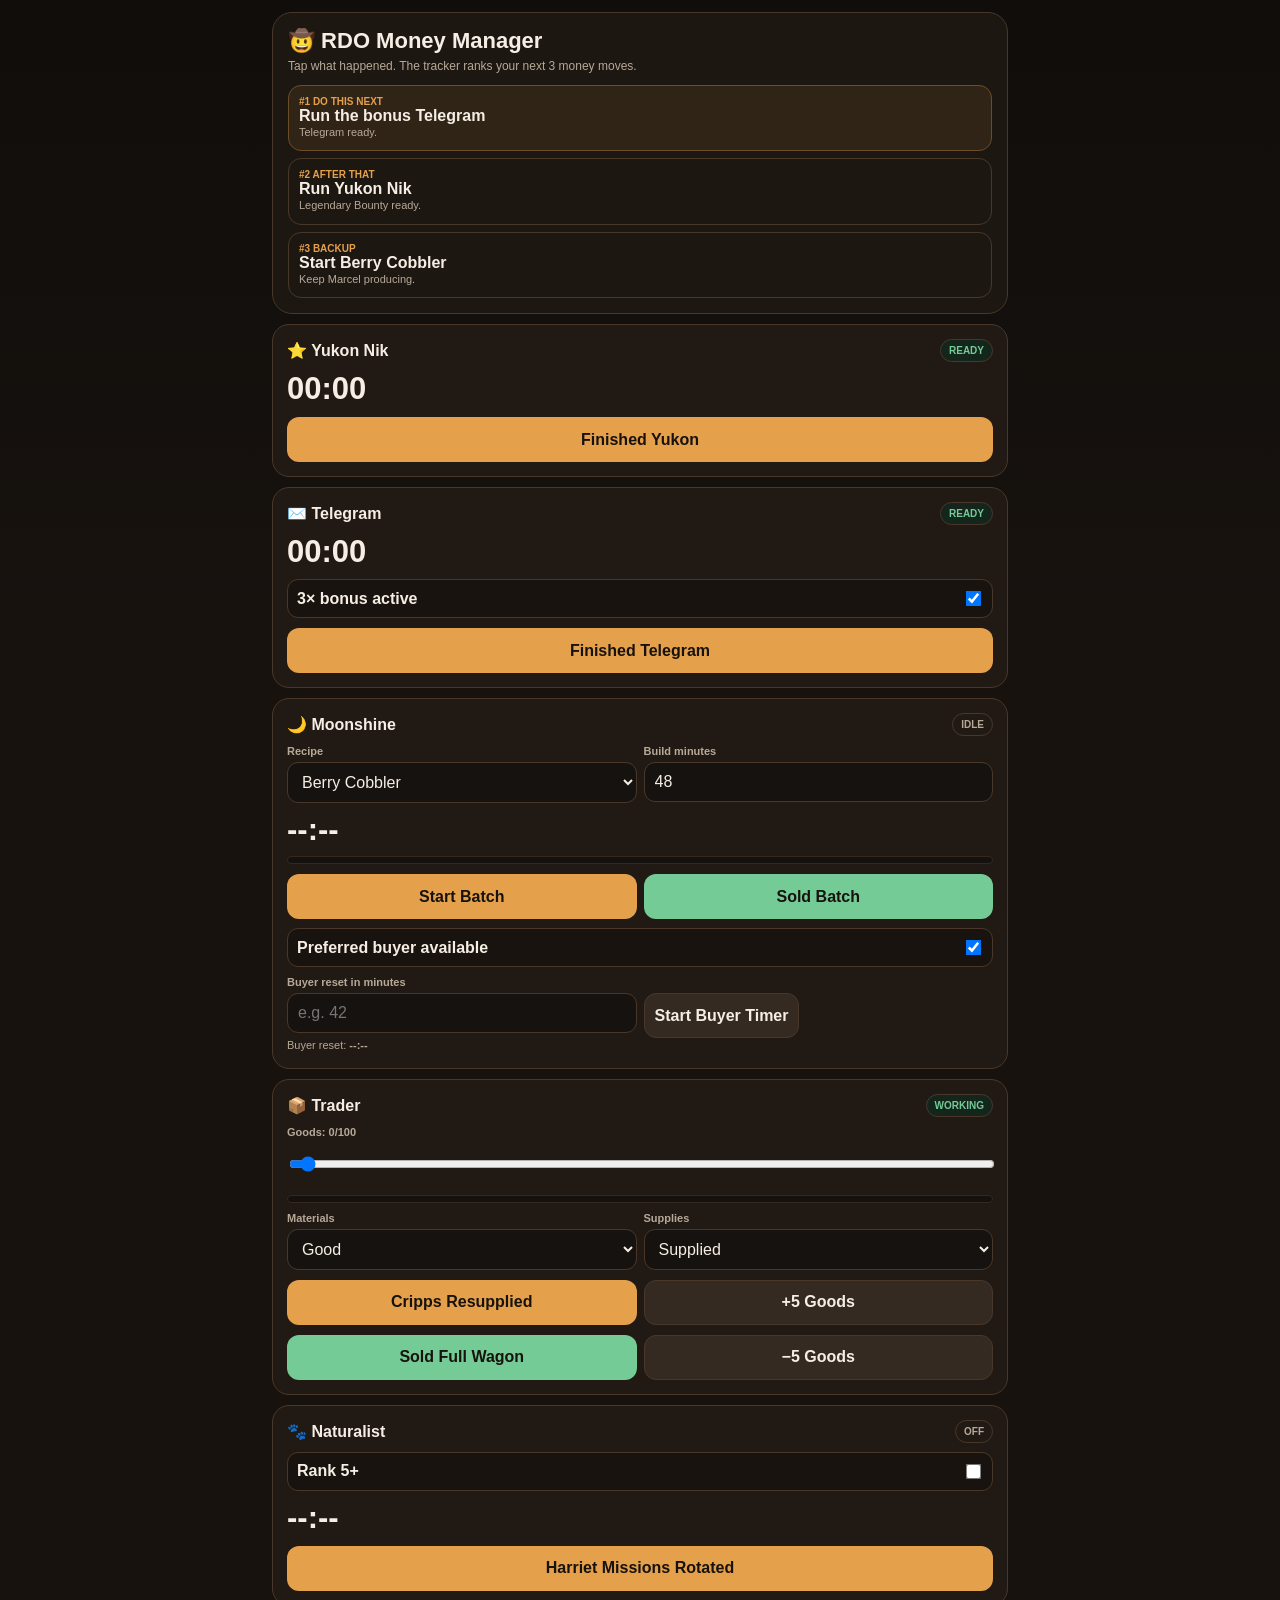
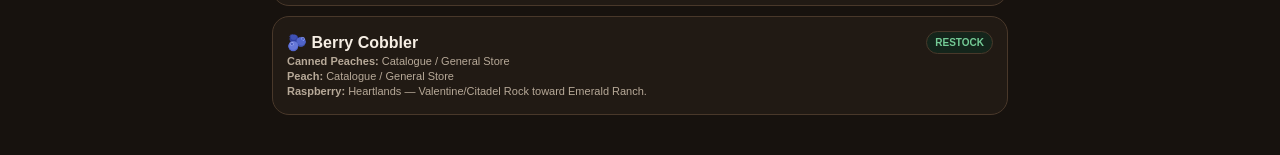
==== index.html @ 78941b34 "Add working RDO Money Manager" ====
<!doctype html><html lang="en"><head><meta charset="utf-8"><meta name="viewport" content="width=device-width,initial-scale=1,viewport-fit=cover"><meta name="theme-color" content="#17120e"><meta name="apple-mobile-web-app-capable" content="yes"><title>RDO Money Manager</title><style>:root{--bg:#15110e;--card:#211a14;--line:#49382a;--text:#f6eee4;--muted:#b7a998;--accent:#e5a04b;--good:#74cb96;--warn:#f0c764}*{box-sizing:border-box}body{margin:0;background:linear-gradient(#100d0b,#17120e 35%);color:var(--text);font-family:-apple-system,BlinkMacSystemFont,"Segoe UI",Roboto,Arial,sans-serif}.wrap{max-width:760px;margin:auto;padding:12px 12px 40px}.hero{position:sticky;top:6px;z-index:5;background:rgba(30,24,18,.96);backdrop-filter:blur(12px);border:1px solid var(--line);border-radius:20px;padding:15px}h1{margin:0;font-size:22px}.sub{font-size:12px;color:var(--muted);margin-top:5px}.nexts{display:grid;gap:7px;margin-top:12px}.next{background:#302417;border:1px solid #6f4c28;border-radius:13px;padding:10px}.next:nth-child(n+2){background:#1d1712;border-color:var(--line)}.rank{font-size:10px;font-weight:900;color:var(--accent)}.action{font-size:16px;font-weight:900}.why,.mini{font-size:11px;color:var(--muted);line-height:1.4}.grid{display:grid;grid-template-columns:1fr;gap:10px;margin-top:10px}.card{background:var(--card);border:1px solid var(--line);border-radius:17px;padding:14px}.wide{grid-column:1/-1}.title{display:flex;justify-content:space-between;align-items:center;font-size:16px;font-weight:900}.badge{font-size:10px;border:1px solid var(--line);border-radius:999px;padding:5px 8px;color:var(--muted)}.ready{color:var(--good);background:#14251b}.cool{color:var(--warn);background:#28200e}.timer{font-size:31px;font-weight:900;font-variant-numeric:tabular-nums;margin:9px 0 3px}.buttons{display:grid;grid-template-columns:1fr 1fr;gap:7px;margin-top:10px}.one{grid-template-columns:1fr}button,input,select{font:inherit}button{min-height:45px;border-radius:12px;border:0;background:var(--accent);color:#17120e;font-weight:900;padding:10px}button.secondary{background:#342a21;color:var(--text);border:1px solid var(--line)}button.good{background:var(--good)}.field{margin-top:9px}.field label{display:block;font-size:11px;color:var(--muted);font-weight:800;margin-bottom:5px}input,select{width:100%;border:1px solid var(--line);border-radius:11px;background:#16120f;color:var(--text);padding:10px}.split{display:grid;grid-template-columns:1fr 1fr;gap:7px}.progress{height:8px;border-radius:99px;overflow:hidden;background:#15110e;border:1px solid #34291f;margin-top:8px}.bar{height:100%;background:linear-gradient(90deg,#b6722e,#e5a04b);width:0}.tog{display:flex;justify-content:space-between;align-items:center;gap:10px;border:1px solid var(--line);background:#18130f;border-radius:11px;padding:9px;margin-top:9px}.tog input{width:auto;transform:scale(1.2)}.toast{position:fixed;left:50%;bottom:22px;transform:translateX(-50%);background:#f8f0e5;color:#17120e;border-radius:999px;padding:9px 13px;font-weight:900;opacity:0;transition:.2s}.toast.show{opacity:1}</style></head><body><div class="wrap"><div class="hero"><h1>🤠 RDO Money Manager</h1><div class="sub">Tap what happened. The tracker ranks your next 3 money moves.</div><div class="nexts"><div class="next"><div class="rank">#1 DO THIS NEXT</div><div class="action" id="a1">Loading…</div><div class="why" id="w1"></div></div><div class="next"><div class="rank">#2 AFTER THAT</div><div class="action" id="a2">—</div><div class="why" id="w2"></div></div><div class="next"><div class="rank">#3 BACKUP</div><div class="action" id="a3">—</div><div class="why" id="w3"></div></div></div></div><div class="grid"><div class="card"><div class="title"><span>⭐ Yukon Nik</span><span class="badge ready" id="bountyBadge">READY</span></div><div class="timer" id="bountyTimer">00:00</div><div class="buttons one"><button onclick="finishBounty()">Finished Yukon</button></div></div><div class="card"><div class="title"><span>✉️ Telegram</span><span class="badge ready" id="telegramBadge">READY</span></div><div class="timer" id="telegramTimer">00:00</div><div class="tog"><span><b>3× bonus active</b></span><input id="telegramBonus" type="checkbox" checked onchange="saveUI()"></div><div class="buttons one"><button onclick="finishTelegram()">Finished Telegram</button></div></div><div class="card wide"><div class="title"><span>🌙 Moonshine</span><span class="badge" id="moonBadge">IDLE</span></div><div class="split"><div class="field"><label>Recipe</label><select id="recipe" onchange="saveUI()"><option>Berry Cobbler</option><option>Other</option></select></div><div class="field"><label>Build minutes</label><input id="moonMins" type="number" value="48" min="1" onchange="saveUI()"></div></div><div class="timer" id="moonTimer">--:--</div><div class="progress"><div class="bar" id="moonBar"></div></div><div class="buttons"><button onclick="startMoon()">Start Batch</button><button class="good" onclick="sellMoon()">Sold Batch</button></div><div class="tog"><span><b>Preferred buyer available</b></span><input id="buyerAvailable" type="checkbox" checked onchange="saveUI()"></div><div class="split"><div class="field"><label>Buyer reset in minutes</label><input id="buyerMins" type="number" min="0" placeholder="e.g. 42"></div><div class="field"><label>&nbsp;</label><button class="secondary" onclick="startBuyer()">Start Buyer Timer</button></div></div><div class="mini">Buyer reset: <b id="buyerTimer">--:--</b></div></div><div class="card wide"><div class="title"><span>📦 Trader</span><span class="badge ready" id="traderBadge">WORKING</span></div><div class="field"><label>Goods: <span id="goodsLabel">0</span>/100</label><input id="goods" type="range" min="0" max="100" value="0" oninput="setGoods(this.value)"></div><div class="progress"><div class="bar" id="goodsBar"></div></div><div class="split"><div class="field"><label>Materials</label><select id="materials" onchange="saveUI()"><option value="good">Good</option><option value="low">Low</option></select></div><div class="field"><label>Supplies</label><select id="supplies" onchange="saveUI()"><option value="good">Supplied</option><option value="need">Need resupply</option></select></div></div><div class="buttons"><button onclick="resupplied()">Cripps Resupplied</button><button class="secondary" onclick="changeGoods(5)">+5 Goods</button></div><div class="buttons"><button class="good" onclick="soldTrader()">Sold Full Wagon</button><button class="secondary" onclick="changeGoods(-5)">−5 Goods</button></div></div><div class="card"><div class="title"><span>🐾 Naturalist</span><span class="badge" id="natBadge">OFF</span></div><div class="tog"><span><b>Rank 5+</b></span><input id="naturalist" type="checkbox" onchange="saveUI()"></div><div class="timer" id="natTimer">--:--</div><div class="buttons one"><button onclick="harrietRotated()">Harriet Missions Rotated</button></div></div><div class="card"><div class="title"><span>🫐 Berry Cobbler</span><span class="badge ready">RESTOCK</span></div><div class="mini"><b>Canned Peaches:</b> Catalogue / General Store<br><b>Peach:</b> Catalogue / General Store<br><b>Raspberry:</b> Heartlands — Valentine/Citadel Rock toward Emerald Ranch.</div></div></div></div><div class="toast" id="toast"></div><script>const K='rdo_manager_v1',B={bountyEnd:0,telegramEnd:0,moonStart:0,moonEnd:0,moonDuration:0,moonActive:false,buyerEnd:0,goods:0,materials:'good',supplies:'good',naturalist:false,harrietEnd:0,telegramBonus:true,buyerAvailable:true,recipe:'Berry Cobbler',moonMins:48};let S=(()=>{try{return{...B,...JSON.parse(localStorage.getItem(K)||'{}')}}catch(e){return{...B}}})();const $=i=>document.getElementById(i),now=()=>Date.now(),left=t=>Math.max(0,(t||0)-now());function save(){localStorage.setItem(K,JSON.stringify(S))}function fmt(ms){if(ms<=0)return'00:00';let s=Math.ceil(ms/1000),m=Math.floor(s/60),ss=s%60;return m>=60?Math.floor(m/60)+':'+String(m%60).padStart(2,'0')+':'+String(ss).padStart(2,'0'):String(m).padStart(2,'0')+':'+String(ss).padStart(2,'0')}function toast(t){let x=$('toast');x.textContent=t;x.classList.add('show');setTimeout(()=>x.classList.remove('show'),1000)}function badge(id,r,a='READY',b='COOLDOWN'){let x=$(id);x.textContent=r?a:b;x.className='badge '+(r?'ready':'cool')}function pull(){S.telegramBonus=$('telegramBonus').checked;S.buyerAvailable=$('buyerAvailable').checked;S.materials=$('materials').value;S.supplies=$('supplies').value;S.naturalist=$('naturalist').checked;S.recipe=$('recipe').value;S.moonMins=Math.max(1,+$('moonMins').value||48)}function saveUI(){pull();save();render()}function finishBounty(){S.bountyEnd=now()+48*60000;save();render();toast('Yukon cooldown started')}function finishTelegram(){S.telegramEnd=now()+24*60000;save();render();toast('Telegram cooldown started')}function startMoon(){pull();S.moonStart=now();S.moonDuration=S.moonMins*60000;S.moonEnd=S.moonStart+S.moonDuration;S.moonActive=true;save();render();toast('Moonshine started')}function sellMoon(){S.moonActive=false;S.moonStart=S.moonEnd=S.moonDuration=0;save();render();toast('Moonshine sold')}function startBuyer(){let m=Math.max(0,+$('buyerMins').value||0);if(!m)return toast('Enter minutes first');S.buyerEnd=now()+m*60000;save();render();toast('Buyer timer started')}function setGoods(v){S.goods=Math.max(0,Math.min(100,+v||0));save();render()}function changeGoods(v){setGoods(S.goods+v)}function resupplied(){S.supplies='good';$('supplies').value='good';save();render();toast('Cripps supplied')}function soldTrader(){S.goods=0;save();render();toast('Trader reset')}function harrietRotated(){if(!S.naturalist)return toast('Turn Rank 5+ on first');S.harrietEnd=now()+48*60000;save();render();toast('Harriet timer started')}function actions(){let a=[],p=(s,x,w)=>a.push({s,x,w}),br=left(S.bountyEnd)<=0,tr=left(S.telegramEnd)<=0,mr=S.moonActive&&left(S.moonEnd)<=0,hr=S.naturalist&&left(S.harrietEnd)<=0;if(S.goods>=100)p(100,'Sell Trader wagon','100 goods ready.');if(mr&&S.buyerAvailable)p(98,'Sell '+S.recipe,'Batch ready + preferred buyer available.');if(mr&&!S.buyerAvailable)p(96,'Re-check Moonshine buyers','Batch ready but preferred buyer unavailable.');if(S.supplies==='need')p(95,'Resupply Cripps','Trader production stopped.');if(S.materials==='low'&&S.naturalist&&hr)p(92,'Harriet Legendary Animal → Cripps','Fast material refill.');if(S.telegramBonus&&tr)p(90,'Run the bonus Telegram','Telegram ready.');if(br)p(86,'Run Yukon Nik','Legendary Bounty ready.');if(S.materials==='low')p(82,'Fill Trader materials','Cripps is low.');if(!S.moonActive)p(78,'Start '+S.recipe,'Keep Marcel producing.');p(40,'Collector / regular bounty filler','Use the gap while timers run.');a.sort((x,y)=>y.s-x.s);let o=[],z=new Set;for(const q of a){if(!z.has(q.x)){o.push(q);z.add(q.x)}if(o.length===3)break}return o}function sync(){$('telegramBonus').checked=S.telegramBonus;$('buyerAvailable').checked=S.buyerAvailable;$('materials').value=S.materials;$('supplies').value=S.supplies;$('naturalist').checked=S.naturalist;$('recipe').value=S.recipe;$('moonMins').value=S.moonMins;$('goods').value=S.goods}function render(){pull();let bl=left(S.bountyEnd),tl=left(S.telegramEnd);$('bountyTimer').textContent=fmt(bl);$('telegramTimer').textContent=fmt(tl);badge('bountyBadge',bl<=0);badge('telegramBadge',tl<=0);$('goodsLabel').textContent=S.goods;$('goodsBar').style.width=S.goods+'%';if(S.goods>=100)badge('traderBadge',true,'FULL — SELL','');else if(S.supplies==='need')badge('traderBadge',false,'','RESUPPLY');else if(S.materials==='low')badge('traderBadge',false,'','LOW MATERIALS');else badge('traderBadge',true,'WORKING','');if(S.moonActive){let ml=left(S.moonEnd);$('moonTimer').textContent=fmt(ml);$('moonBar').style.width=(ml<=0?100:Math.min(100,(now()-S.moonStart)/S.moonDuration*100))+'%';$('moonBadge').textContent=ml<=0?'READY — SELL':'COOKING';$('moonBadge').className='badge '+(ml<=0?'ready':'cool')}else{$('moonTimer').textContent='--:--';$('moonBar').style.width='0%';$('moonBadge').textContent='IDLE';$('moonBadge').className='badge'}$('buyerTimer').textContent=S.buyerEnd?fmt(left(S.buyerEnd)):'--:--';if(S.naturalist){let nl=left(S.harrietEnd);$('natTimer').textContent=fmt(nl);badge('natBadge',nl<=0,'READY','ROTATING')}else{$('natTimer').textContent='--:--';$('natBadge').textContent='OFF';$('natBadge').className='badge'}let a=actions();for(let i=0;i<3;i++){$('a'+(i+1)).textContent=a[i]?.x||'—';$('w'+(i+1)).textContent=a[i]?.w||''}save()}sync();render();setInterval(render,1000);</script></body></html>
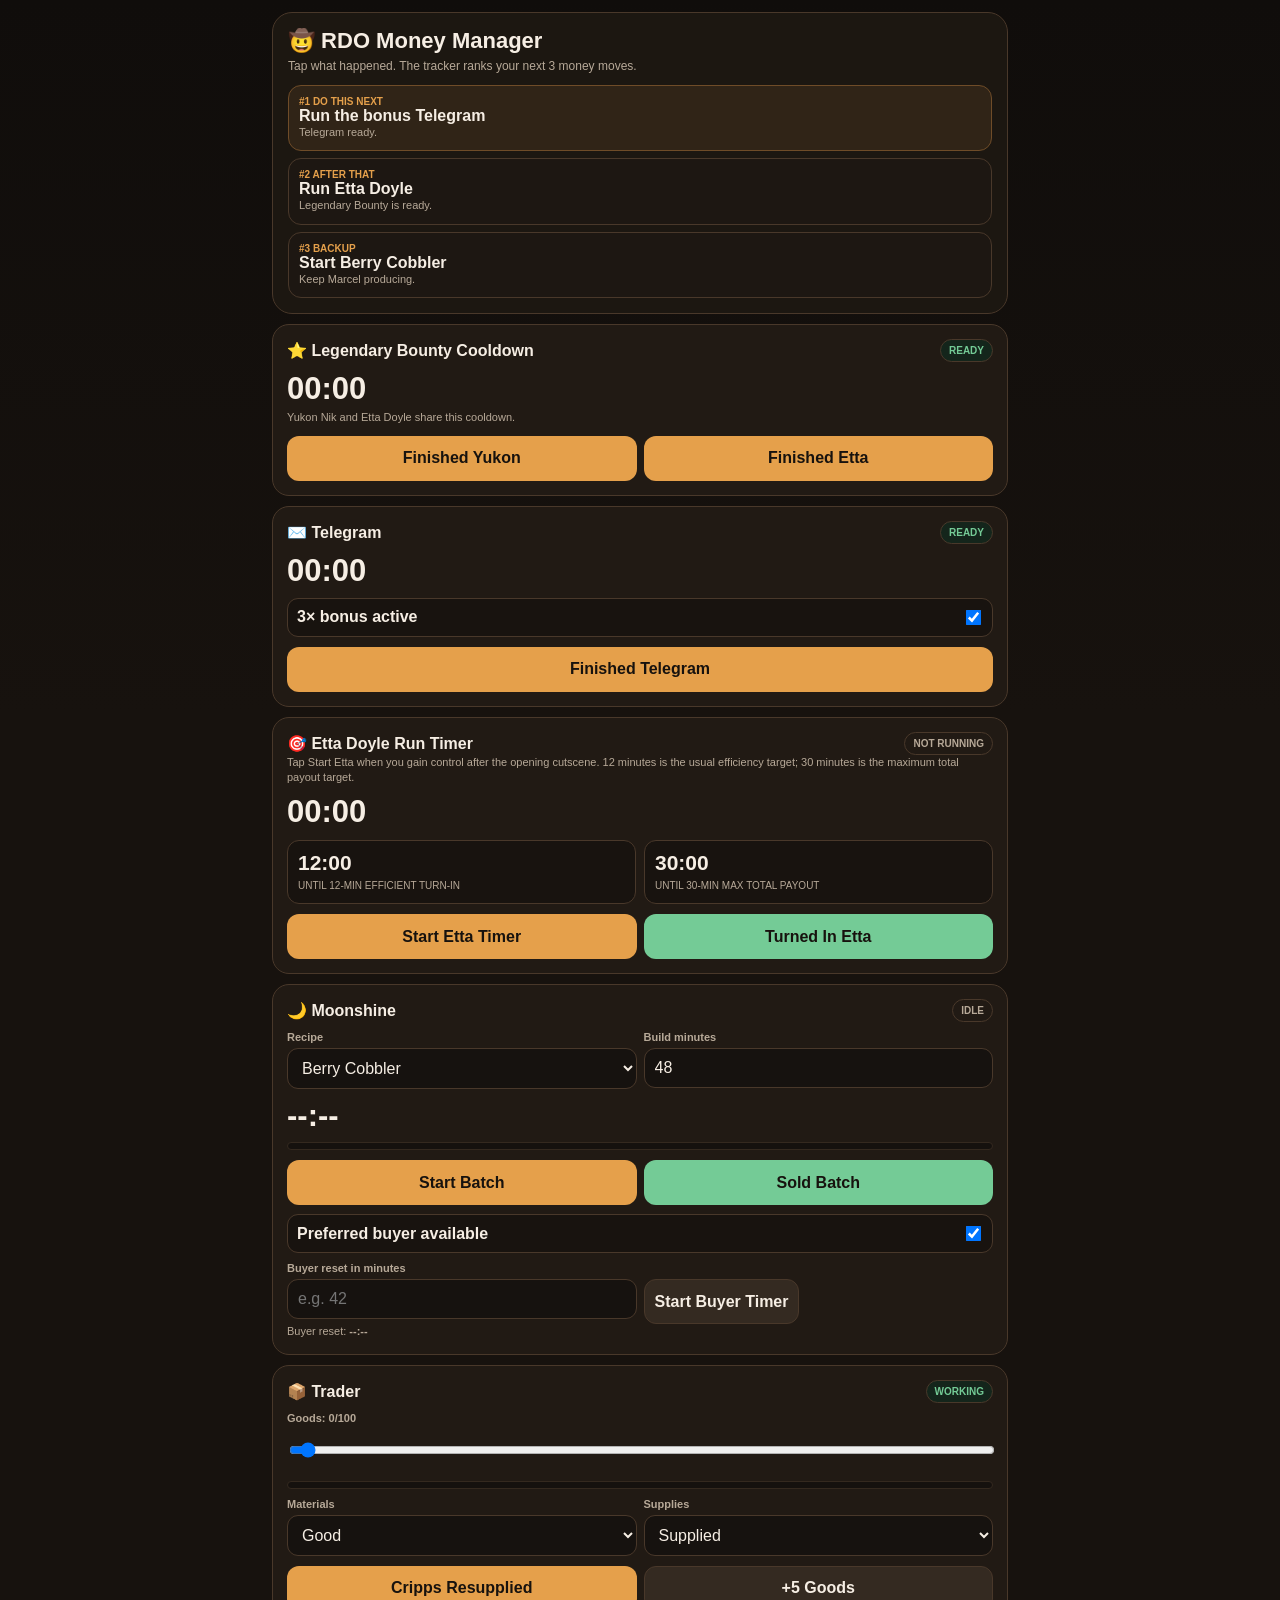
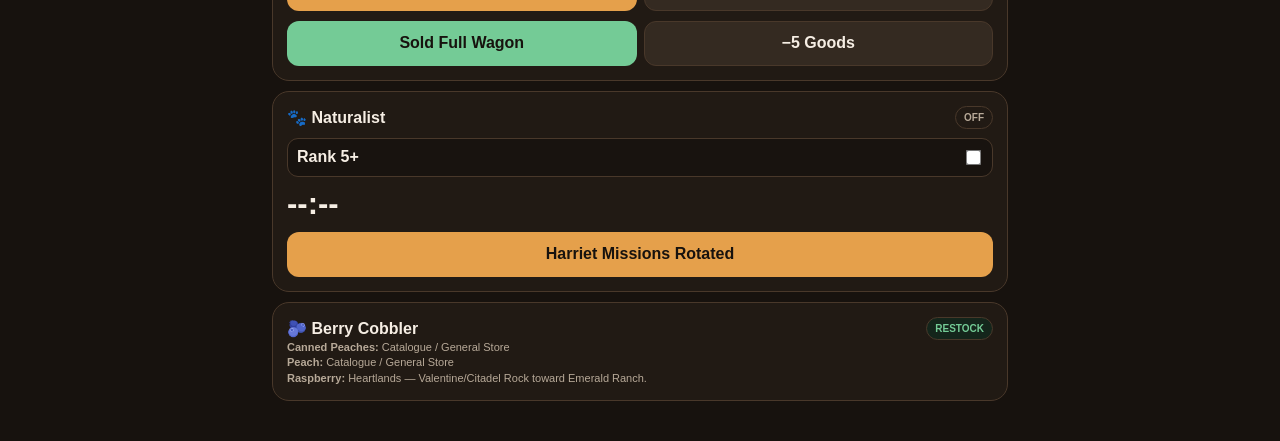
==== commit a2d7925b: "Add Etta Doyle payout and cooldown timers" ====
--- a/index.html
+++ b/index.html
@@ -1 +1 @@
-<!doctype html><html lang="en"><head><meta charset="utf-8"><meta name="viewport" content="width=device-width,initial-scale=1,viewport-fit=cover"><meta name="theme-color" content="#17120e"><meta name="apple-mobile-web-app-capable" content="yes"><title>RDO Money Manager</title><style>:root{--bg:#15110e;--card:#211a14;--line:#49382a;--text:#f6eee4;--muted:#b7a998;--accent:#e5a04b;--good:#74cb96;--warn:#f0c764}*{box-sizing:border-box}body{margin:0;background:linear-gradient(#100d0b,#17120e 35%);color:var(--text);font-family:-apple-system,BlinkMacSystemFont,"Segoe UI",Roboto,Arial,sans-serif}.wrap{max-width:760px;margin:auto;padding:12px 12px 40px}.hero{position:sticky;top:6px;z-index:5;background:rgba(30,24,18,.96);backdrop-filter:blur(12px);border:1px solid var(--line);border-radius:20px;padding:15px}h1{margin:0;font-size:22px}.sub{font-size:12px;color:var(--muted);margin-top:5px}.nexts{display:grid;gap:7px;margin-top:12px}.next{background:#302417;border:1px solid #6f4c28;border-radius:13px;padding:10px}.next:nth-child(n+2){background:#1d1712;border-color:var(--line)}.rank{font-size:10px;font-weight:900;color:var(--accent)}.action{font-size:16px;font-weight:900}.why,.mini{font-size:11px;color:var(--muted);line-height:1.4}.grid{display:grid;grid-template-columns:1fr;gap:10px;margin-top:10px}.card{background:var(--card);border:1px solid var(--line);border-radius:17px;padding:14px}.wide{grid-column:1/-1}.title{display:flex;justify-content:space-between;align-items:center;font-size:16px;font-weight:900}.badge{font-size:10px;border:1px solid var(--line);border-radius:999px;padding:5px 8px;color:var(--muted)}.ready{color:var(--good);background:#14251b}.cool{color:var(--warn);background:#28200e}.timer{font-size:31px;font-weight:900;font-variant-numeric:tabular-nums;margin:9px 0 3px}.buttons{display:grid;grid-template-columns:1fr 1fr;gap:7px;margin-top:10px}.one{grid-template-columns:1fr}button,input,select{font:inherit}button{min-height:45px;border-radius:12px;border:0;background:var(--accent);color:#17120e;font-weight:900;padding:10px}button.secondary{background:#342a21;color:var(--text);border:1px solid var(--line)}button.good{background:var(--good)}.field{margin-top:9px}.field label{display:block;font-size:11px;color:var(--muted);font-weight:800;margin-bottom:5px}input,select{width:100%;border:1px solid var(--line);border-radius:11px;background:#16120f;color:var(--text);padding:10px}.split{display:grid;grid-template-columns:1fr 1fr;gap:7px}.progress{height:8px;border-radius:99px;overflow:hidden;background:#15110e;border:1px solid #34291f;margin-top:8px}.bar{height:100%;background:linear-gradient(90deg,#b6722e,#e5a04b);width:0}.tog{display:flex;justify-content:space-between;align-items:center;gap:10px;border:1px solid var(--line);background:#18130f;border-radius:11px;padding:9px;margin-top:9px}.tog input{width:auto;transform:scale(1.2)}.toast{position:fixed;left:50%;bottom:22px;transform:translateX(-50%);background:#f8f0e5;color:#17120e;border-radius:999px;padding:9px 13px;font-weight:900;opacity:0;transition:.2s}.toast.show{opacity:1}</style></head><body><div class="wrap"><div class="hero"><h1>🤠 RDO Money Manager</h1><div class="sub">Tap what happened. The tracker ranks your next 3 money moves.</div><div class="nexts"><div class="next"><div class="rank">#1 DO THIS NEXT</div><div class="action" id="a1">Loading…</div><div class="why" id="w1"></div></div><div class="next"><div class="rank">#2 AFTER THAT</div><div class="action" id="a2">—</div><div class="why" id="w2"></div></div><div class="next"><div class="rank">#3 BACKUP</div><div class="action" id="a3">—</div><div class="why" id="w3"></div></div></div></div><div class="grid"><div class="card"><div class="title"><span>⭐ Yukon Nik</span><span class="badge ready" id="bountyBadge">READY</span></div><div class="timer" id="bountyTimer">00:00</div><div class="buttons one"><button onclick="finishBounty()">Finished Yukon</button></div></div><div class="card"><div class="title"><span>✉️ Telegram</span><span class="badge ready" id="telegramBadge">READY</span></div><div class="timer" id="telegramTimer">00:00</div><div class="tog"><span><b>3× bonus active</b></span><input id="telegramBonus" type="checkbox" checked onchange="saveUI()"></div><div class="buttons one"><button onclick="finishTelegram()">Finished Telegram</button></div></div><div class="card wide"><div class="title"><span>🌙 Moonshine</span><span class="badge" id="moonBadge">IDLE</span></div><div class="split"><div class="field"><label>Recipe</label><select id="recipe" onchange="saveUI()"><option>Berry Cobbler</option><option>Other</option></select></div><div class="field"><label>Build minutes</label><input id="moonMins" type="number" value="48" min="1" onchange="saveUI()"></div></div><div class="timer" id="moonTimer">--:--</div><div class="progress"><div class="bar" id="moonBar"></div></div><div class="buttons"><button onclick="startMoon()">Start Batch</button><button class="good" onclick="sellMoon()">Sold Batch</button></div><div class="tog"><span><b>Preferred buyer available</b></span><input id="buyerAvailable" type="checkbox" checked onchange="saveUI()"></div><div class="split"><div class="field"><label>Buyer reset in minutes</label><input id="buyerMins" type="number" min="0" placeholder="e.g. 42"></div><div class="field"><label>&nbsp;</label><button class="secondary" onclick="startBuyer()">Start Buyer Timer</button></div></div><div class="mini">Buyer reset: <b id="buyerTimer">--:--</b></div></div><div class="card wide"><div class="title"><span>📦 Trader</span><span class="badge ready" id="traderBadge">WORKING</span></div><div class="field"><label>Goods: <span id="goodsLabel">0</span>/100</label><input id="goods" type="range" min="0" max="100" value="0" oninput="setGoods(this.value)"></div><div class="progress"><div class="bar" id="goodsBar"></div></div><div class="split"><div class="field"><label>Materials</label><select id="materials" onchange="saveUI()"><option value="good">Good</option><option value="low">Low</option></select></div><div class="field"><label>Supplies</label><select id="supplies" onchange="saveUI()"><option value="good">Supplied</option><option value="need">Need resupply</option></select></div></div><div class="buttons"><button onclick="resupplied()">Cripps Resupplied</button><button class="secondary" onclick="changeGoods(5)">+5 Goods</button></div><div class="buttons"><button class="good" onclick="soldTrader()">Sold Full Wagon</button><button class="secondary" onclick="changeGoods(-5)">−5 Goods</button></div></div><div class="card"><div class="title"><span>🐾 Naturalist</span><span class="badge" id="natBadge">OFF</span></div><div class="tog"><span><b>Rank 5+</b></span><input id="naturalist" type="checkbox" onchange="saveUI()"></div><div class="timer" id="natTimer">--:--</div><div class="buttons one"><button onclick="harrietRotated()">Harriet Missions Rotated</button></div></div><div class="card"><div class="title"><span>🫐 Berry Cobbler</span><span class="badge ready">RESTOCK</span></div><div class="mini"><b>Canned Peaches:</b> Catalogue / General Store<br><b>Peach:</b> Catalogue / General Store<br><b>Raspberry:</b> Heartlands — Valentine/Citadel Rock toward Emerald Ranch.</div></div></div></div><div class="toast" id="toast"></div><script>const K='rdo_manager_v1',B={bountyEnd:0,telegramEnd:0,moonStart:0,moonEnd:0,moonDuration:0,moonActive:false,buyerEnd:0,goods:0,materials:'good',supplies:'good',naturalist:false,harrietEnd:0,telegramBonus:true,buyerAvailable:true,recipe:'Berry Cobbler',moonMins:48};let S=(()=>{try{return{...B,...JSON.parse(localStorage.getItem(K)||'{}')}}catch(e){return{...B}}})();const $=i=>document.getElementById(i),now=()=>Date.now(),left=t=>Math.max(0,(t||0)-now());function save(){localStorage.setItem(K,JSON.stringify(S))}function fmt(ms){if(ms<=0)return'00:00';let s=Math.ceil(ms/1000),m=Math.floor(s/60),ss=s%60;return m>=60?Math.floor(m/60)+':'+String(m%60).padStart(2,'0')+':'+String(ss).padStart(2,'0'):String(m).padStart(2,'0')+':'+String(ss).padStart(2,'0')}function toast(t){let x=$('toast');x.textContent=t;x.classList.add('show');setTimeout(()=>x.classList.remove('show'),1000)}function badge(id,r,a='READY',b='COOLDOWN'){let x=$(id);x.textContent=r?a:b;x.className='badge '+(r?'ready':'cool')}function pull(){S.telegramBonus=$('telegramBonus').checked;S.buyerAvailable=$('buyerAvailable').checked;S.materials=$('materials').value;S.supplies=$('supplies').value;S.naturalist=$('naturalist').checked;S.recipe=$('recipe').value;S.moonMins=Math.max(1,+$('moonMins').value||48)}function saveUI(){pull();save();render()}function finishBounty(){S.bountyEnd=now()+48*60000;save();render();toast('Yukon cooldown started')}function finishTelegram(){S.telegramEnd=now()+24*60000;save();render();toast('Telegram cooldown started')}function startMoon(){pull();S.moonStart=now();S.moonDuration=S.moonMins*60000;S.moonEnd=S.moonStart+S.moonDuration;S.moonActive=true;save();render();toast('Moonshine started')}function sellMoon(){S.moonActive=false;S.moonStart=S.moonEnd=S.moonDuration=0;save();render();toast('Moonshine sold')}function startBuyer(){let m=Math.max(0,+$('buyerMins').value||0);if(!m)return toast('Enter minutes first');S.buyerEnd=now()+m*60000;save();render();toast('Buyer timer started')}function setGoods(v){S.goods=Math.max(0,Math.min(100,+v||0));save();render()}function changeGoods(v){setGoods(S.goods+v)}function resupplied(){S.supplies='good';$('supplies').value='good';save();render();toast('Cripps supplied')}function soldTrader(){S.goods=0;save();render();toast('Trader reset')}function harrietRotated(){if(!S.naturalist)return toast('Turn Rank 5+ on first');S.harrietEnd=now()+48*60000;save();render();toast('Harriet timer started')}function actions(){let a=[],p=(s,x,w)=>a.push({s,x,w}),br=left(S.bountyEnd)<=0,tr=left(S.telegramEnd)<=0,mr=S.moonActive&&left(S.moonEnd)<=0,hr=S.naturalist&&left(S.harrietEnd)<=0;if(S.goods>=100)p(100,'Sell Trader wagon','100 goods ready.');if(mr&&S.buyerAvailable)p(98,'Sell '+S.recipe,'Batch ready + preferred buyer available.');if(mr&&!S.buyerAvailable)p(96,'Re-check Moonshine buyers','Batch ready but preferred buyer unavailable.');if(S.supplies==='need')p(95,'Resupply Cripps','Trader production stopped.');if(S.materials==='low'&&S.naturalist&&hr)p(92,'Harriet Legendary Animal → Cripps','Fast material refill.');if(S.telegramBonus&&tr)p(90,'Run the bonus Telegram','Telegram ready.');if(br)p(86,'Run Yukon Nik','Legendary Bounty ready.');if(S.materials==='low')p(82,'Fill Trader materials','Cripps is low.');if(!S.moonActive)p(78,'Start '+S.recipe,'Keep Marcel producing.');p(40,'Collector / regular bounty filler','Use the gap while timers run.');a.sort((x,y)=>y.s-x.s);let o=[],z=new Set;for(const q of a){if(!z.has(q.x)){o.push(q);z.add(q.x)}if(o.length===3)break}return o}function sync(){$('telegramBonus').checked=S.telegramBonus;$('buyerAvailable').checked=S.buyerAvailable;$('materials').value=S.materials;$('supplies').value=S.supplies;$('naturalist').checked=S.naturalist;$('recipe').value=S.recipe;$('moonMins').value=S.moonMins;$('goods').value=S.goods}function render(){pull();let bl=left(S.bountyEnd),tl=left(S.telegramEnd);$('bountyTimer').textContent=fmt(bl);$('telegramTimer').textContent=fmt(tl);badge('bountyBadge',bl<=0);badge('telegramBadge',tl<=0);$('goodsLabel').textContent=S.goods;$('goodsBar').style.width=S.goods+'%';if(S.goods>=100)badge('traderBadge',true,'FULL — SELL','');else if(S.supplies==='need')badge('traderBadge',false,'','RESUPPLY');else if(S.materials==='low')badge('traderBadge',false,'','LOW MATERIALS');else badge('traderBadge',true,'WORKING','');if(S.moonActive){let ml=left(S.moonEnd);$('moonTimer').textContent=fmt(ml);$('moonBar').style.width=(ml<=0?100:Math.min(100,(now()-S.moonStart)/S.moonDuration*100))+'%';$('moonBadge').textContent=ml<=0?'READY — SELL':'COOKING';$('moonBadge').className='badge '+(ml<=0?'ready':'cool')}else{$('moonTimer').textContent='--:--';$('moonBar').style.width='0%';$('moonBadge').textContent='IDLE';$('moonBadge').className='badge'}$('buyerTimer').textContent=S.buyerEnd?fmt(left(S.buyerEnd)):'--:--';if(S.naturalist){let nl=left(S.harrietEnd);$('natTimer').textContent=fmt(nl);badge('natBadge',nl<=0,'READY','ROTATING')}else{$('natTimer').textContent='--:--';$('natBadge').textContent='OFF';$('natBadge').className='badge'}let a=actions();for(let i=0;i<3;i++){$('a'+(i+1)).textContent=a[i]?.x||'—';$('w'+(i+1)).textContent=a[i]?.w||''}save()}sync();render();setInterval(render,1000);</script></body></html>+<!doctype html><html lang="en"><head><meta charset="utf-8"><meta name="viewport" content="width=device-width,initial-scale=1,viewport-fit=cover"><meta name="theme-color" content="#17120e"><meta name="apple-mobile-web-app-capable" content="yes"><title>RDO Money Manager</title><style>:root{--bg:#15110e;--card:#211a14;--line:#49382a;--text:#f6eee4;--muted:#b7a998;--accent:#e5a04b;--good:#74cb96;--warn:#f0c764;--blue:#86b9df}*{box-sizing:border-box}body{margin:0;background:linear-gradient(#100d0b,#17120e 35%);color:var(--text);font-family:-apple-system,BlinkMacSystemFont,"Segoe UI",Roboto,Arial,sans-serif}.wrap{max-width:760px;margin:auto;padding:12px 12px 40px}.hero{position:sticky;top:6px;z-index:5;background:rgba(30,24,18,.96);backdrop-filter:blur(12px);border:1px solid var(--line);border-radius:20px;padding:15px}h1{margin:0;font-size:22px}.sub{font-size:12px;color:var(--muted);margin-top:5px}.nexts{display:grid;gap:7px;margin-top:12px}.next{background:#302417;border:1px solid #6f4c28;border-radius:13px;padding:10px}.next:nth-child(n+2){background:#1d1712;border-color:var(--line)}.rank{font-size:10px;font-weight:900;color:var(--accent)}.action{font-size:16px;font-weight:900}.why,.mini{font-size:11px;color:var(--muted);line-height:1.4}.grid{display:grid;grid-template-columns:1fr;gap:10px;margin-top:10px}.card{background:var(--card);border:1px solid var(--line);border-radius:17px;padding:14px}.wide{grid-column:1/-1}.title{display:flex;justify-content:space-between;align-items:center;gap:8px;font-size:16px;font-weight:900}.badge{font-size:10px;border:1px solid var(--line);border-radius:999px;padding:5px 8px;color:var(--muted)}.ready{color:var(--good);background:#14251b}.cool{color:var(--warn);background:#28200e}.timer{font-size:31px;font-weight:900;font-variant-numeric:tabular-nums;margin:9px 0 3px}.timer.small{font-size:23px}.buttons{display:grid;grid-template-columns:1fr 1fr;gap:7px;margin-top:10px}.one{grid-template-columns:1fr}button,input,select{font:inherit}button{min-height:45px;border-radius:12px;border:0;background:var(--accent);color:#17120e;font-weight:900;padding:10px}button.secondary{background:#342a21;color:var(--text);border:1px solid var(--line)}button.good{background:var(--good)}.field{margin-top:9px}.field label{display:block;font-size:11px;color:var(--muted);font-weight:800;margin-bottom:5px}input,select{width:100%;border:1px solid var(--line);border-radius:11px;background:#16120f;color:var(--text);padding:10px}.split{display:grid;grid-template-columns:1fr 1fr;gap:7px}.progress{height:8px;border-radius:99px;overflow:hidden;background:#15110e;border:1px solid #34291f;margin-top:8px}.bar{height:100%;background:linear-gradient(90deg,#b6722e,#e5a04b);width:0}.tog{display:flex;justify-content:space-between;align-items:center;gap:10px;border:1px solid var(--line);background:#18130f;border-radius:11px;padding:9px;margin-top:9px}.tog input{width:auto;transform:scale(1.2)}.ettaGrid{display:grid;grid-template-columns:1fr 1fr;gap:8px;margin-top:10px}.ettaBox{background:#18130f;border:1px solid var(--line);border-radius:12px;padding:10px}.ettaBox b{display:block;font-size:21px;font-variant-numeric:tabular-nums}.ettaBox span{font-size:10px;color:var(--muted)}.toast{position:fixed;left:50%;bottom:22px;transform:translateX(-50%);background:#f8f0e5;color:#17120e;border-radius:999px;padding:9px 13px;font-weight:900;opacity:0;transition:.2s}.toast.show{opacity:1}</style></head><body><div class="wrap"><div class="hero"><h1>🤠 RDO Money Manager</h1><div class="sub">Tap what happened. The tracker ranks your next 3 money moves.</div><div class="nexts"><div class="next"><div class="rank">#1 DO THIS NEXT</div><div class="action" id="a1">Loading…</div><div class="why" id="w1"></div></div><div class="next"><div class="rank">#2 AFTER THAT</div><div class="action" id="a2">—</div><div class="why" id="w2"></div></div><div class="next"><div class="rank">#3 BACKUP</div><div class="action" id="a3">—</div><div class="why" id="w3"></div></div></div></div><div class="grid"><div class="card"><div class="title"><span>⭐ Legendary Bounty Cooldown</span><span class="badge ready" id="bountyBadge">READY</span></div><div class="timer" id="bountyTimer">00:00</div><div class="mini">Yukon Nik and Etta Doyle share this cooldown.</div><div class="buttons"><button onclick="finishYukon()">Finished Yukon</button><button onclick="finishEtta()">Finished Etta</button></div></div><div class="card"><div class="title"><span>✉️ Telegram</span><span class="badge ready" id="telegramBadge">READY</span></div><div class="timer" id="telegramTimer">00:00</div><div class="tog"><span><b>3× bonus active</b></span><input id="telegramBonus" type="checkbox" checked onchange="saveUI()"></div><div class="buttons one"><button onclick="finishTelegram()">Finished Telegram</button></div></div><div class="card wide"><div class="title"><span>🎯 Etta Doyle Run Timer</span><span class="badge" id="ettaBadge">NOT RUNNING</span></div><div class="mini">Tap Start Etta when you gain control after the opening cutscene. 12 minutes is the usual efficiency target; 30 minutes is the maximum total payout target.</div><div class="timer" id="ettaElapsed">00:00</div><div class="ettaGrid"><div class="ettaBox"><b id="etta12">12:00</b><span>UNTIL 12-MIN EFFICIENT TURN-IN</span></div><div class="ettaBox"><b id="etta30">30:00</b><span>UNTIL 30-MIN MAX TOTAL PAYOUT</span></div></div><div class="buttons"><button onclick="startEtta()">Start Etta Timer</button><button class="good" onclick="finishEtta()">Turned In Etta</button></div></div><div class="card wide"><div class="title"><span>🌙 Moonshine</span><span class="badge" id="moonBadge">IDLE</span></div><div class="split"><div class="field"><label>Recipe</label><select id="recipe" onchange="saveUI()"><option>Berry Cobbler</option><option>Other</option></select></div><div class="field"><label>Build minutes</label><input id="moonMins" type="number" value="48" min="1" onchange="saveUI()"></div></div><div class="timer" id="moonTimer">--:--</div><div class="progress"><div class="bar" id="moonBar"></div></div><div class="buttons"><button onclick="startMoon()">Start Batch</button><button class="good" onclick="sellMoon()">Sold Batch</button></div><div class="tog"><span><b>Preferred buyer available</b></span><input id="buyerAvailable" type="checkbox" checked onchange="saveUI()"></div><div class="split"><div class="field"><label>Buyer reset in minutes</label><input id="buyerMins" type="number" min="0" placeholder="e.g. 42"></div><div class="field"><label>&nbsp;</label><button class="secondary" onclick="startBuyer()">Start Buyer Timer</button></div></div><div class="mini">Buyer reset: <b id="buyerTimer">--:--</b></div></div><div class="card wide"><div class="title"><span>📦 Trader</span><span class="badge ready" id="traderBadge">WORKING</span></div><div class="field"><label>Goods: <span id="goodsLabel">0</span>/100</label><input id="goods" type="range" min="0" max="100" value="0" oninput="setGoods(this.value)"></div><div class="progress"><div class="bar" id="goodsBar"></div></div><div class="split"><div class="field"><label>Materials</label><select id="materials" onchange="saveUI()"><option value="good">Good</option><option value="low">Low</option></select></div><div class="field"><label>Supplies</label><select id="supplies" onchange="saveUI()"><option value="good">Supplied</option><option value="need">Need resupply</option></select></div></div><div class="buttons"><button onclick="resupplied()">Cripps Resupplied</button><button class="secondary" onclick="changeGoods(5)">+5 Goods</button></div><div class="buttons"><button class="good" onclick="soldTrader()">Sold Full Wagon</button><button class="secondary" onclick="changeGoods(-5)">−5 Goods</button></div></div><div class="card"><div class="title"><span>🐾 Naturalist</span><span class="badge" id="natBadge">OFF</span></div><div class="tog"><span><b>Rank 5+</b></span><input id="naturalist" type="checkbox" onchange="saveUI()"></div><div class="timer" id="natTimer">--:--</div><div class="buttons one"><button onclick="harrietRotated()">Harriet Missions Rotated</button></div></div><div class="card"><div class="title"><span>🫐 Berry Cobbler</span><span class="badge ready">RESTOCK</span></div><div class="mini"><b>Canned Peaches:</b> Catalogue / General Store<br><b>Peach:</b> Catalogue / General Store<br><b>Raspberry:</b> Heartlands — Valentine/Citadel Rock toward Emerald Ranch.</div></div></div></div><div class="toast" id="toast"></div><script>const K='rdo_manager_v2',B={bountyEnd:0,telegramEnd:0,ettaStart:0,ettaActive:false,moonStart:0,moonEnd:0,moonDuration:0,moonActive:false,buyerEnd:0,goods:0,materials:'good',supplies:'good',naturalist:false,harrietEnd:0,telegramBonus:true,buyerAvailable:true,recipe:'Berry Cobbler',moonMins:48};let S=(()=>{try{let v=JSON.parse(localStorage.getItem(K)||'{}');if(!Object.keys(v).length){let old=JSON.parse(localStorage.getItem('rdo_manager_v1')||'{}');v=old}return{...B,...v}}catch(e){return{...B}}})();const $=i=>document.getElementById(i),now=()=>Date.now(),left=t=>Math.max(0,(t||0)-now());function save(){localStorage.setItem(K,JSON.stringify(S))}function fmt(ms){if(ms<=0)return'00:00';let s=Math.ceil(ms/1000),m=Math.floor(s/60),ss=s%60;return m>=60?Math.floor(m/60)+':'+String(m%60).padStart(2,'0')+':'+String(ss).padStart(2,'0'):String(m).padStart(2,'0')+':'+String(ss).padStart(2,'0')}function fmtUp(ms){let s=Math.floor(Math.max(0,ms)/1000),m=Math.floor(s/60),ss=s%60;return String(m).padStart(2,'0')+':'+String(ss).padStart(2,'0')}function toast(t){let x=$('toast');x.textContent=t;x.classList.add('show');setTimeout(()=>x.classList.remove('show'),1100)}function badge(id,r,a='READY',b='COOLDOWN'){let x=$(id);x.textContent=r?a:b;x.className='badge '+(r?'ready':'cool')}function pull(){S.telegramBonus=$('telegramBonus').checked;S.buyerAvailable=$('buyerAvailable').checked;S.materials=$('materials').value;S.supplies=$('supplies').value;S.naturalist=$('naturalist').checked;S.recipe=$('recipe').value;S.moonMins=Math.max(1,+$('moonMins').value||48)}function saveUI(){pull();save();render()}function startLegendaryCooldown(){S.bountyEnd=now()+48*60000}function finishYukon(){startLegendaryCooldown();save();render();toast('48-minute Legendary cooldown started')}function startEtta(){S.ettaStart=now();S.ettaActive=true;save();render();toast('Etta timer started')}function finishEtta(){S.ettaActive=false;S.ettaStart=0;startLegendaryCooldown();save();render();toast('Etta turned in — 48-minute cooldown started')}function finishTelegram(){S.telegramEnd=now()+24*60000;save();render();toast('Telegram cooldown started')}function startMoon(){pull();S.moonStart=now();S.moonDuration=S.moonMins*60000;S.moonEnd=S.moonStart+S.moonDuration;S.moonActive=true;save();render();toast('Moonshine started')}function sellMoon(){S.moonActive=false;S.moonStart=S.moonEnd=S.moonDuration=0;save();render();toast('Moonshine sold')}function startBuyer(){let m=Math.max(0,+$('buyerMins').value||0);if(!m)return toast('Enter minutes first');S.buyerEnd=now()+m*60000;save();render();toast('Buyer timer started')}function setGoods(v){S.goods=Math.max(0,Math.min(100,+v||0));save();render()}function changeGoods(v){setGoods(S.goods+v)}function resupplied(){S.supplies='good';$('supplies').value='good';save();render();toast('Cripps supplied')}function soldTrader(){S.goods=0;save();render();toast('Trader reset')}function harrietRotated(){if(!S.naturalist)return toast('Turn Rank 5+ on first');S.harrietEnd=now()+48*60000;save();render();toast('Harriet timer started')}function actions(){let a=[],p=(s,x,w)=>a.push({s,x,w}),br=left(S.bountyEnd)<=0,tr=left(S.telegramEnd)<=0,mr=S.moonActive&&left(S.moonEnd)<=0,hr=S.naturalist&&left(S.harrietEnd)<=0,ee=S.ettaActive?now()-S.ettaStart:0;if(S.goods>=100)p(100,'Sell Trader wagon','100 goods ready.');if(S.ettaActive&&ee>=12*60000)p(99,'Turn in Etta now','You hit the 12-minute efficiency target; you can keep waiting toward 30 minutes for maximum total payout.');if(mr&&S.buyerAvailable)p(98,'Sell '+S.recipe,'Batch ready + preferred buyer available.');if(mr&&!S.buyerAvailable)p(96,'Re-check Moonshine buyers','Batch ready but preferred buyer unavailable.');if(S.supplies==='need')p(95,'Resupply Cripps','Trader production stopped.');if(S.ettaActive&&ee<12*60000)p(94,'Stay in Etta until 12:00','Your efficient turn-in target has not been reached yet.');if(S.materials==='low'&&S.naturalist&&hr)p(92,'Harriet Legendary Animal → Cripps','Fast material refill.');if(S.telegramBonus&&tr&&!S.ettaActive)p(90,'Run the bonus Telegram','Telegram ready.');if(br&&!S.ettaActive)p(87,'Run Etta Doyle','Legendary Bounty is ready.');if(S.materials==='low')p(82,'Fill Trader materials','Cripps is low.');if(!S.moonActive)p(78,'Start '+S.recipe,'Keep Marcel producing.');p(40,'Collector / regular bounty filler','Use the gap while timers run.');a.sort((x,y)=>y.s-x.s);let o=[],z=new Set;for(const q of a){if(!z.has(q.x)){o.push(q);z.add(q.x)}if(o.length===3)break}return o}function sync(){$('telegramBonus').checked=S.telegramBonus;$('buyerAvailable').checked=S.buyerAvailable;$('materials').value=S.materials;$('supplies').value=S.supplies;$('naturalist').checked=S.naturalist;$('recipe').value=S.recipe;$('moonMins').value=S.moonMins;$('goods').value=S.goods}function render(){pull();let bl=left(S.bountyEnd),tl=left(S.telegramEnd);$('bountyTimer').textContent=fmt(bl);$('telegramTimer').textContent=fmt(tl);badge('bountyBadge',bl<=0);badge('telegramBadge',tl<=0);if(S.ettaActive){let e=now()-S.ettaStart,r12=Math.max(0,12*60000-e),r30=Math.max(0,30*60000-e);$('ettaElapsed').textContent=fmtUp(e);$('etta12').textContent=r12?fmt(r12):'READY';$('etta30').textContent=r30?fmt(r30):'MAX';$('ettaBadge').textContent=e>=30*60000?'30M MAX':e>=12*60000?'12M READY':'RUNNING';$('ettaBadge').className='badge '+(e>=12*60000?'ready':'cool')}else{$('ettaElapsed').textContent='00:00';$('etta12').textContent='12:00';$('etta30').textContent='30:00';$('ettaBadge').textContent='NOT RUNNING';$('ettaBadge').className='badge'}$('goodsLabel').textContent=S.goods;$('goodsBar').style.width=S.goods+'%';if(S.goods>=100)badge('traderBadge',true,'FULL — SELL','');else if(S.supplies==='need')badge('traderBadge',false,'','RESUPPLY');else if(S.materials==='low')badge('traderBadge',false,'','LOW MATERIALS');else badge('traderBadge',true,'WORKING','');if(S.moonActive){let ml=left(S.moonEnd);$('moonTimer').textContent=fmt(ml);$('moonBar').style.width=(ml<=0?100:Math.min(100,(now()-S.moonStart)/S.moonDuration*100))+'%';$('moonBadge').textContent=ml<=0?'READY — SELL':'COOKING';$('moonBadge').className='badge '+(ml<=0?'ready':'cool')}else{$('moonTimer').textContent='--:--';$('moonBar').style.width='0%';$('moonBadge').textContent='IDLE';$('moonBadge').className='badge'}$('buyerTimer').textContent=S.buyerEnd?fmt(left(S.buyerEnd)):'--:--';if(S.naturalist){let nl=left(S.harrietEnd);$('natTimer').textContent=fmt(nl);badge('natBadge',nl<=0,'READY','ROTATING')}else{$('natTimer').textContent='--:--';$('natBadge').textContent='OFF';$('natBadge').className='badge'}let a=actions();for(let i=0;i<3;i++){$('a'+(i+1)).textContent=a[i]?.x||'—';$('w'+(i+1)).textContent=a[i]?.w||''}save()}sync();render();setInterval(render,1000);</script></body></html>
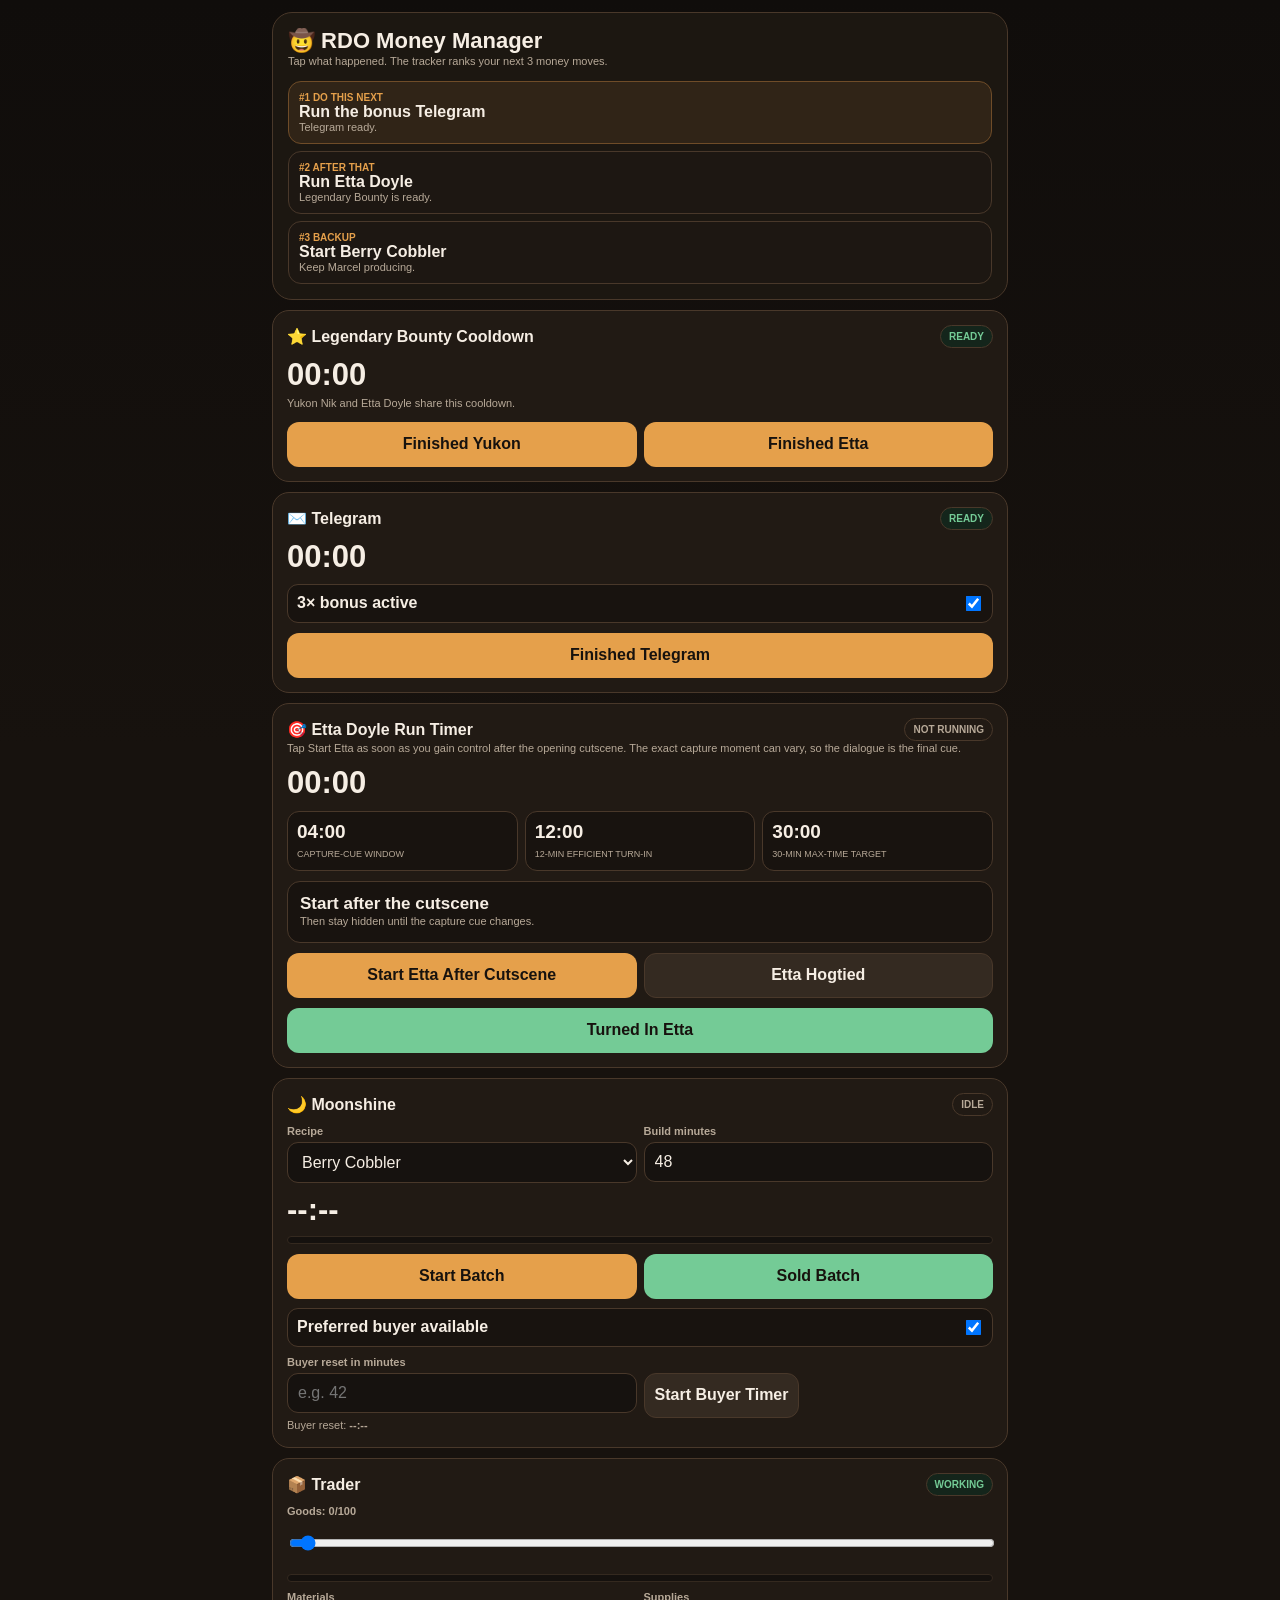
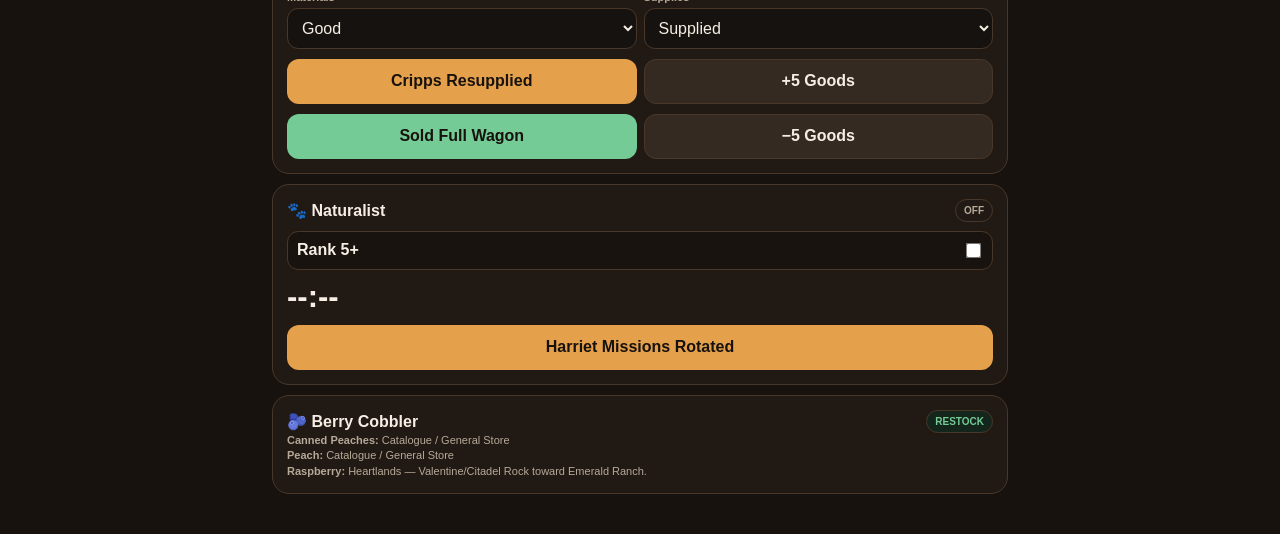
==== commit ec641f40: "Add Etta capture cue timer" ====
--- a/index.html
+++ b/index.html
@@ -1 +1 @@
-<!doctype html><html lang="en"><head><meta charset="utf-8"><meta name="viewport" content="width=device-width,initial-scale=1,viewport-fit=cover"><meta name="theme-color" content="#17120e"><meta name="apple-mobile-web-app-capable" content="yes"><title>RDO Money Manager</title><style>:root{--bg:#15110e;--card:#211a14;--line:#49382a;--text:#f6eee4;--muted:#b7a998;--accent:#e5a04b;--good:#74cb96;--warn:#f0c764;--blue:#86b9df}*{box-sizing:border-box}body{margin:0;background:linear-gradient(#100d0b,#17120e 35%);color:var(--text);font-family:-apple-system,BlinkMacSystemFont,"Segoe UI",Roboto,Arial,sans-serif}.wrap{max-width:760px;margin:auto;padding:12px 12px 40px}.hero{position:sticky;top:6px;z-index:5;background:rgba(30,24,18,.96);backdrop-filter:blur(12px);border:1px solid var(--line);border-radius:20px;padding:15px}h1{margin:0;font-size:22px}.sub{font-size:12px;color:var(--muted);margin-top:5px}.nexts{display:grid;gap:7px;margin-top:12px}.next{background:#302417;border:1px solid #6f4c28;border-radius:13px;padding:10px}.next:nth-child(n+2){background:#1d1712;border-color:var(--line)}.rank{font-size:10px;font-weight:900;color:var(--accent)}.action{font-size:16px;font-weight:900}.why,.mini{font-size:11px;color:var(--muted);line-height:1.4}.grid{display:grid;grid-template-columns:1fr;gap:10px;margin-top:10px}.card{background:var(--card);border:1px solid var(--line);border-radius:17px;padding:14px}.wide{grid-column:1/-1}.title{display:flex;justify-content:space-between;align-items:center;gap:8px;font-size:16px;font-weight:900}.badge{font-size:10px;border:1px solid var(--line);border-radius:999px;padding:5px 8px;color:var(--muted)}.ready{color:var(--good);background:#14251b}.cool{color:var(--warn);background:#28200e}.timer{font-size:31px;font-weight:900;font-variant-numeric:tabular-nums;margin:9px 0 3px}.timer.small{font-size:23px}.buttons{display:grid;grid-template-columns:1fr 1fr;gap:7px;margin-top:10px}.one{grid-template-columns:1fr}button,input,select{font:inherit}button{min-height:45px;border-radius:12px;border:0;background:var(--accent);color:#17120e;font-weight:900;padding:10px}button.secondary{background:#342a21;color:var(--text);border:1px solid var(--line)}button.good{background:var(--good)}.field{margin-top:9px}.field label{display:block;font-size:11px;color:var(--muted);font-weight:800;margin-bottom:5px}input,select{width:100%;border:1px solid var(--line);border-radius:11px;background:#16120f;color:var(--text);padding:10px}.split{display:grid;grid-template-columns:1fr 1fr;gap:7px}.progress{height:8px;border-radius:99px;overflow:hidden;background:#15110e;border:1px solid #34291f;margin-top:8px}.bar{height:100%;background:linear-gradient(90deg,#b6722e,#e5a04b);width:0}.tog{display:flex;justify-content:space-between;align-items:center;gap:10px;border:1px solid var(--line);background:#18130f;border-radius:11px;padding:9px;margin-top:9px}.tog input{width:auto;transform:scale(1.2)}.ettaGrid{display:grid;grid-template-columns:1fr 1fr;gap:8px;margin-top:10px}.ettaBox{background:#18130f;border:1px solid var(--line);border-radius:12px;padding:10px}.ettaBox b{display:block;font-size:21px;font-variant-numeric:tabular-nums}.ettaBox span{font-size:10px;color:var(--muted)}.toast{position:fixed;left:50%;bottom:22px;transform:translateX(-50%);background:#f8f0e5;color:#17120e;border-radius:999px;padding:9px 13px;font-weight:900;opacity:0;transition:.2s}.toast.show{opacity:1}</style></head><body><div class="wrap"><div class="hero"><h1>🤠 RDO Money Manager</h1><div class="sub">Tap what happened. The tracker ranks your next 3 money moves.</div><div class="nexts"><div class="next"><div class="rank">#1 DO THIS NEXT</div><div class="action" id="a1">Loading…</div><div class="why" id="w1"></div></div><div class="next"><div class="rank">#2 AFTER THAT</div><div class="action" id="a2">—</div><div class="why" id="w2"></div></div><div class="next"><div class="rank">#3 BACKUP</div><div class="action" id="a3">—</div><div class="why" id="w3"></div></div></div></div><div class="grid"><div class="card"><div class="title"><span>⭐ Legendary Bounty Cooldown</span><span class="badge ready" id="bountyBadge">READY</span></div><div class="timer" id="bountyTimer">00:00</div><div class="mini">Yukon Nik and Etta Doyle share this cooldown.</div><div class="buttons"><button onclick="finishYukon()">Finished Yukon</button><button onclick="finishEtta()">Finished Etta</button></div></div><div class="card"><div class="title"><span>✉️ Telegram</span><span class="badge ready" id="telegramBadge">READY</span></div><div class="timer" id="telegramTimer">00:00</div><div class="tog"><span><b>3× bonus active</b></span><input id="telegramBonus" type="checkbox" checked onchange="saveUI()"></div><div class="buttons one"><button onclick="finishTelegram()">Finished Telegram</button></div></div><div class="card wide"><div class="title"><span>🎯 Etta Doyle Run Timer</span><span class="badge" id="ettaBadge">NOT RUNNING</span></div><div class="mini">Tap Start Etta when you gain control after the opening cutscene. 12 minutes is the usual efficiency target; 30 minutes is the maximum total payout target.</div><div class="timer" id="ettaElapsed">00:00</div><div class="ettaGrid"><div class="ettaBox"><b id="etta12">12:00</b><span>UNTIL 12-MIN EFFICIENT TURN-IN</span></div><div class="ettaBox"><b id="etta30">30:00</b><span>UNTIL 30-MIN MAX TOTAL PAYOUT</span></div></div><div class="buttons"><button onclick="startEtta()">Start Etta Timer</button><button class="good" onclick="finishEtta()">Turned In Etta</button></div></div><div class="card wide"><div class="title"><span>🌙 Moonshine</span><span class="badge" id="moonBadge">IDLE</span></div><div class="split"><div class="field"><label>Recipe</label><select id="recipe" onchange="saveUI()"><option>Berry Cobbler</option><option>Other</option></select></div><div class="field"><label>Build minutes</label><input id="moonMins" type="number" value="48" min="1" onchange="saveUI()"></div></div><div class="timer" id="moonTimer">--:--</div><div class="progress"><div class="bar" id="moonBar"></div></div><div class="buttons"><button onclick="startMoon()">Start Batch</button><button class="good" onclick="sellMoon()">Sold Batch</button></div><div class="tog"><span><b>Preferred buyer available</b></span><input id="buyerAvailable" type="checkbox" checked onchange="saveUI()"></div><div class="split"><div class="field"><label>Buyer reset in minutes</label><input id="buyerMins" type="number" min="0" placeholder="e.g. 42"></div><div class="field"><label>&nbsp;</label><button class="secondary" onclick="startBuyer()">Start Buyer Timer</button></div></div><div class="mini">Buyer reset: <b id="buyerTimer">--:--</b></div></div><div class="card wide"><div class="title"><span>📦 Trader</span><span class="badge ready" id="traderBadge">WORKING</span></div><div class="field"><label>Goods: <span id="goodsLabel">0</span>/100</label><input id="goods" type="range" min="0" max="100" value="0" oninput="setGoods(this.value)"></div><div class="progress"><div class="bar" id="goodsBar"></div></div><div class="split"><div class="field"><label>Materials</label><select id="materials" onchange="saveUI()"><option value="good">Good</option><option value="low">Low</option></select></div><div class="field"><label>Supplies</label><select id="supplies" onchange="saveUI()"><option value="good">Supplied</option><option value="need">Need resupply</option></select></div></div><div class="buttons"><button onclick="resupplied()">Cripps Resupplied</button><button class="secondary" onclick="changeGoods(5)">+5 Goods</button></div><div class="buttons"><button class="good" onclick="soldTrader()">Sold Full Wagon</button><button class="secondary" onclick="changeGoods(-5)">−5 Goods</button></div></div><div class="card"><div class="title"><span>🐾 Naturalist</span><span class="badge" id="natBadge">OFF</span></div><div class="tog"><span><b>Rank 5+</b></span><input id="naturalist" type="checkbox" onchange="saveUI()"></div><div class="timer" id="natTimer">--:--</div><div class="buttons one"><button onclick="harrietRotated()">Harriet Missions Rotated</button></div></div><div class="card"><div class="title"><span>🫐 Berry Cobbler</span><span class="badge ready">RESTOCK</span></div><div class="mini"><b>Canned Peaches:</b> Catalogue / General Store<br><b>Peach:</b> Catalogue / General Store<br><b>Raspberry:</b> Heartlands — Valentine/Citadel Rock toward Emerald Ranch.</div></div></div></div><div class="toast" id="toast"></div><script>const K='rdo_manager_v2',B={bountyEnd:0,telegramEnd:0,ettaStart:0,ettaActive:false,moonStart:0,moonEnd:0,moonDuration:0,moonActive:false,buyerEnd:0,goods:0,materials:'good',supplies:'good',naturalist:false,harrietEnd:0,telegramBonus:true,buyerAvailable:true,recipe:'Berry Cobbler',moonMins:48};let S=(()=>{try{let v=JSON.parse(localStorage.getItem(K)||'{}');if(!Object.keys(v).length){let old=JSON.parse(localStorage.getItem('rdo_manager_v1')||'{}');v=old}return{...B,...v}}catch(e){return{...B}}})();const $=i=>document.getElementById(i),now=()=>Date.now(),left=t=>Math.max(0,(t||0)-now());function save(){localStorage.setItem(K,JSON.stringify(S))}function fmt(ms){if(ms<=0)return'00:00';let s=Math.ceil(ms/1000),m=Math.floor(s/60),ss=s%60;return m>=60?Math.floor(m/60)+':'+String(m%60).padStart(2,'0')+':'+String(ss).padStart(2,'0'):String(m).padStart(2,'0')+':'+String(ss).padStart(2,'0')}function fmtUp(ms){let s=Math.floor(Math.max(0,ms)/1000),m=Math.floor(s/60),ss=s%60;return String(m).padStart(2,'0')+':'+String(ss).padStart(2,'0')}function toast(t){let x=$('toast');x.textContent=t;x.classList.add('show');setTimeout(()=>x.classList.remove('show'),1100)}function badge(id,r,a='READY',b='COOLDOWN'){let x=$(id);x.textContent=r?a:b;x.className='badge '+(r?'ready':'cool')}function pull(){S.telegramBonus=$('telegramBonus').checked;S.buyerAvailable=$('buyerAvailable').checked;S.materials=$('materials').value;S.supplies=$('supplies').value;S.naturalist=$('naturalist').checked;S.recipe=$('recipe').value;S.moonMins=Math.max(1,+$('moonMins').value||48)}function saveUI(){pull();save();render()}function startLegendaryCooldown(){S.bountyEnd=now()+48*60000}function finishYukon(){startLegendaryCooldown();save();render();toast('48-minute Legendary cooldown started')}function startEtta(){S.ettaStart=now();S.ettaActive=true;save();render();toast('Etta timer started')}function finishEtta(){S.ettaActive=false;S.ettaStart=0;startLegendaryCooldown();save();render();toast('Etta turned in — 48-minute cooldown started')}function finishTelegram(){S.telegramEnd=now()+24*60000;save();render();toast('Telegram cooldown started')}function startMoon(){pull();S.moonStart=now();S.moonDuration=S.moonMins*60000;S.moonEnd=S.moonStart+S.moonDuration;S.moonActive=true;save();render();toast('Moonshine started')}function sellMoon(){S.moonActive=false;S.moonStart=S.moonEnd=S.moonDuration=0;save();render();toast('Moonshine sold')}function startBuyer(){let m=Math.max(0,+$('buyerMins').value||0);if(!m)return toast('Enter minutes first');S.buyerEnd=now()+m*60000;save();render();toast('Buyer timer started')}function setGoods(v){S.goods=Math.max(0,Math.min(100,+v||0));save();render()}function changeGoods(v){setGoods(S.goods+v)}function resupplied(){S.supplies='good';$('supplies').value='good';save();render();toast('Cripps supplied')}function soldTrader(){S.goods=0;save();render();toast('Trader reset')}function harrietRotated(){if(!S.naturalist)return toast('Turn Rank 5+ on first');S.harrietEnd=now()+48*60000;save();render();toast('Harriet timer started')}function actions(){let a=[],p=(s,x,w)=>a.push({s,x,w}),br=left(S.bountyEnd)<=0,tr=left(S.telegramEnd)<=0,mr=S.moonActive&&left(S.moonEnd)<=0,hr=S.naturalist&&left(S.harrietEnd)<=0,ee=S.ettaActive?now()-S.ettaStart:0;if(S.goods>=100)p(100,'Sell Trader wagon','100 goods ready.');if(S.ettaActive&&ee>=12*60000)p(99,'Turn in Etta now','You hit the 12-minute efficiency target; you can keep waiting toward 30 minutes for maximum total payout.');if(mr&&S.buyerAvailable)p(98,'Sell '+S.recipe,'Batch ready + preferred buyer available.');if(mr&&!S.buyerAvailable)p(96,'Re-check Moonshine buyers','Batch ready but preferred buyer unavailable.');if(S.supplies==='need')p(95,'Resupply Cripps','Trader production stopped.');if(S.ettaActive&&ee<12*60000)p(94,'Stay in Etta until 12:00','Your efficient turn-in target has not been reached yet.');if(S.materials==='low'&&S.naturalist&&hr)p(92,'Harriet Legendary Animal → Cripps','Fast material refill.');if(S.telegramBonus&&tr&&!S.ettaActive)p(90,'Run the bonus Telegram','Telegram ready.');if(br&&!S.ettaActive)p(87,'Run Etta Doyle','Legendary Bounty is ready.');if(S.materials==='low')p(82,'Fill Trader materials','Cripps is low.');if(!S.moonActive)p(78,'Start '+S.recipe,'Keep Marcel producing.');p(40,'Collector / regular bounty filler','Use the gap while timers run.');a.sort((x,y)=>y.s-x.s);let o=[],z=new Set;for(const q of a){if(!z.has(q.x)){o.push(q);z.add(q.x)}if(o.length===3)break}return o}function sync(){$('telegramBonus').checked=S.telegramBonus;$('buyerAvailable').checked=S.buyerAvailable;$('materials').value=S.materials;$('supplies').value=S.supplies;$('naturalist').checked=S.naturalist;$('recipe').value=S.recipe;$('moonMins').value=S.moonMins;$('goods').value=S.goods}function render(){pull();let bl=left(S.bountyEnd),tl=left(S.telegramEnd);$('bountyTimer').textContent=fmt(bl);$('telegramTimer').textContent=fmt(tl);badge('bountyBadge',bl<=0);badge('telegramBadge',tl<=0);if(S.ettaActive){let e=now()-S.ettaStart,r12=Math.max(0,12*60000-e),r30=Math.max(0,30*60000-e);$('ettaElapsed').textContent=fmtUp(e);$('etta12').textContent=r12?fmt(r12):'READY';$('etta30').textContent=r30?fmt(r30):'MAX';$('ettaBadge').textContent=e>=30*60000?'30M MAX':e>=12*60000?'12M READY':'RUNNING';$('ettaBadge').className='badge '+(e>=12*60000?'ready':'cool')}else{$('ettaElapsed').textContent='00:00';$('etta12').textContent='12:00';$('etta30').textContent='30:00';$('ettaBadge').textContent='NOT RUNNING';$('ettaBadge').className='badge'}$('goodsLabel').textContent=S.goods;$('goodsBar').style.width=S.goods+'%';if(S.goods>=100)badge('traderBadge',true,'FULL — SELL','');else if(S.supplies==='need')badge('traderBadge',false,'','RESUPPLY');else if(S.materials==='low')badge('traderBadge',false,'','LOW MATERIALS');else badge('traderBadge',true,'WORKING','');if(S.moonActive){let ml=left(S.moonEnd);$('moonTimer').textContent=fmt(ml);$('moonBar').style.width=(ml<=0?100:Math.min(100,(now()-S.moonStart)/S.moonDuration*100))+'%';$('moonBadge').textContent=ml<=0?'READY — SELL':'COOKING';$('moonBadge').className='badge '+(ml<=0?'ready':'cool')}else{$('moonTimer').textContent='--:--';$('moonBar').style.width='0%';$('moonBadge').textContent='IDLE';$('moonBadge').className='badge'}$('buyerTimer').textContent=S.buyerEnd?fmt(left(S.buyerEnd)):'--:--';if(S.naturalist){let nl=left(S.harrietEnd);$('natTimer').textContent=fmt(nl);badge('natBadge',nl<=0,'READY','ROTATING')}else{$('natTimer').textContent='--:--';$('natBadge').textContent='OFF';$('natBadge').className='badge'}let a=actions();for(let i=0;i<3;i++){$('a'+(i+1)).textContent=a[i]?.x||'—';$('w'+(i+1)).textContent=a[i]?.w||''}save()}sync();render();setInterval(render,1000);</script></body></html>+<!doctype html><html lang="en"><head><meta charset="utf-8"><meta name="viewport" content="width=device-width,initial-scale=1,viewport-fit=cover"><meta name="theme-color" content="#17120e"><meta name="apple-mobile-web-app-capable" content="yes"><title>RDO Money Manager</title><style>:root{--card:#211a14;--line:#49382a;--text:#f6eee4;--muted:#b7a998;--accent:#e5a04b;--good:#74cb96;--warn:#f0c764;--hot:#ef7d6d}*{box-sizing:border-box}body{margin:0;background:linear-gradient(#100d0b,#17120e 35%);color:var(--text);font-family:-apple-system,BlinkMacSystemFont,"Segoe UI",Roboto,Arial,sans-serif}.wrap{max-width:760px;margin:auto;padding:12px 12px 40px}.hero{position:sticky;top:6px;z-index:5;background:rgba(30,24,18,.96);backdrop-filter:blur(12px);border:1px solid var(--line);border-radius:20px;padding:15px}.hero h1{margin:0;font-size:22px}.sub,.mini{font-size:11px;color:var(--muted);line-height:1.4}.nexts{display:grid;gap:7px;margin-top:12px}.next{background:#302417;border:1px solid #6f4c28;border-radius:13px;padding:10px}.next:nth-child(n+2){background:#1d1712;border-color:var(--line)}.rank{font-size:10px;font-weight:900;color:var(--accent)}.action{font-size:16px;font-weight:900}.why{font-size:11px;color:var(--muted)}.grid{display:grid;grid-template-columns:1fr;gap:10px;margin-top:10px}.card{background:var(--card);border:1px solid var(--line);border-radius:17px;padding:14px}.wide{grid-column:1/-1}.title{display:flex;justify-content:space-between;align-items:center;gap:8px;font-size:16px;font-weight:900}.badge{font-size:10px;border:1px solid var(--line);border-radius:999px;padding:5px 8px;color:var(--muted)}.ready{color:var(--good);background:#14251b}.cool{color:var(--warn);background:#28200e}.hot{color:#fff;background:#762d24;border-color:#a84c40}.timer{font-size:31px;font-weight:900;font-variant-numeric:tabular-nums;margin:9px 0 3px}.buttons{display:grid;grid-template-columns:1fr 1fr;gap:7px;margin-top:10px}.one{grid-template-columns:1fr}button,input,select{font:inherit}button{min-height:45px;border-radius:12px;border:0;background:var(--accent);color:#17120e;font-weight:900;padding:10px}button.secondary{background:#342a21;color:var(--text);border:1px solid var(--line)}button.good{background:var(--good)}.field{margin-top:9px}.field label{display:block;font-size:11px;color:var(--muted);font-weight:800;margin-bottom:5px}input,select{width:100%;border:1px solid var(--line);border-radius:11px;background:#16120f;color:var(--text);padding:10px}.split{display:grid;grid-template-columns:1fr 1fr;gap:7px}.progress{height:8px;border-radius:99px;overflow:hidden;background:#15110e;border:1px solid #34291f;margin-top:8px}.bar{height:100%;background:linear-gradient(90deg,#b6722e,#e5a04b);width:0}.tog{display:flex;justify-content:space-between;align-items:center;gap:10px;border:1px solid var(--line);background:#18130f;border-radius:11px;padding:9px;margin-top:9px}.tog input{width:auto;transform:scale(1.2)}.ettaGrid{display:grid;grid-template-columns:repeat(3,1fr);gap:7px;margin-top:10px}.ettaBox{background:#18130f;border:1px solid var(--line);border-radius:12px;padding:9px}.ettaBox b{display:block;font-size:19px;font-variant-numeric:tabular-nums}.ettaBox span{font-size:9px;color:var(--muted)}.cue{margin-top:10px;padding:12px;border-radius:13px;border:1px solid var(--line);background:#18130f}.cue strong{font-size:17px}.cue.hot{background:#4a211c;border-color:#8f463b}.toast{position:fixed;left:50%;bottom:22px;transform:translateX(-50%);background:#f8f0e5;color:#17120e;border-radius:999px;padding:9px 13px;font-weight:900;opacity:0;transition:.2s;z-index:20}.toast.show{opacity:1}@media(max-width:430px){.ettaGrid{grid-template-columns:1fr}.split{grid-template-columns:1fr}}</style></head><body><div class="wrap"><div class="hero"><h1>🤠 RDO Money Manager</h1><div class="sub">Tap what happened. The tracker ranks your next 3 money moves.</div><div class="nexts"><div class="next"><div class="rank">#1 DO THIS NEXT</div><div class="action" id="a1">Loading…</div><div class="why" id="w1"></div></div><div class="next"><div class="rank">#2 AFTER THAT</div><div class="action" id="a2">—</div><div class="why" id="w2"></div></div><div class="next"><div class="rank">#3 BACKUP</div><div class="action" id="a3">—</div><div class="why" id="w3"></div></div></div></div><div class="grid"><div class="card"><div class="title"><span>⭐ Legendary Bounty Cooldown</span><span class="badge ready" id="bountyBadge">READY</span></div><div class="timer" id="bountyTimer">00:00</div><div class="mini">Yukon Nik and Etta Doyle share this cooldown.</div><div class="buttons"><button onclick="finishYukon()">Finished Yukon</button><button onclick="finishEtta()">Finished Etta</button></div></div><div class="card"><div class="title"><span>✉️ Telegram</span><span class="badge ready" id="telegramBadge">READY</span></div><div class="timer" id="telegramTimer">00:00</div><div class="tog"><span><b>3× bonus active</b></span><input id="telegramBonus" type="checkbox" checked onchange="saveUI()"></div><div class="buttons one"><button onclick="finishTelegram()">Finished Telegram</button></div></div><div class="card wide"><div class="title"><span>🎯 Etta Doyle Run Timer</span><span class="badge" id="ettaBadge">NOT RUNNING</span></div><div class="mini">Tap Start Etta as soon as you gain control after the opening cutscene. The exact capture moment can vary, so the dialogue is the final cue.</div><div class="timer" id="ettaElapsed">00:00</div><div class="ettaGrid"><div class="ettaBox"><b id="ettaCapture">04:00</b><span>CAPTURE-CUE WINDOW</span></div><div class="ettaBox"><b id="etta12">12:00</b><span>12-MIN EFFICIENT TURN-IN</span></div><div class="ettaBox"><b id="etta30">30:00</b><span>30-MIN MAX-TIME TARGET</span></div></div><div class="cue" id="ettaCue"><strong>Start after the cutscene</strong><div class="mini">Then stay hidden until the capture cue changes.</div></div><div class="buttons"><button onclick="startEtta()">Start Etta After Cutscene</button><button class="secondary" onclick="markEttaCaptured()">Etta Hogtied</button></div><div class="buttons one"><button class="good" onclick="finishEtta()">Turned In Etta</button></div></div><div class="card wide"><div class="title"><span>🌙 Moonshine</span><span class="badge" id="moonBadge">IDLE</span></div><div class="split"><div class="field"><label>Recipe</label><select id="recipe" onchange="saveUI()"><option>Berry Cobbler</option><option>Other</option></select></div><div class="field"><label>Build minutes</label><input id="moonMins" type="number" value="48" min="1" onchange="saveUI()"></div></div><div class="timer" id="moonTimer">--:--</div><div class="progress"><div class="bar" id="moonBar"></div></div><div class="buttons"><button onclick="startMoon()">Start Batch</button><button class="good" onclick="sellMoon()">Sold Batch</button></div><div class="tog"><span><b>Preferred buyer available</b></span><input id="buyerAvailable" type="checkbox" checked onchange="saveUI()"></div><div class="split"><div class="field"><label>Buyer reset in minutes</label><input id="buyerMins" type="number" min="0" placeholder="e.g. 42"></div><div class="field"><label>&nbsp;</label><button class="secondary" onclick="startBuyer()">Start Buyer Timer</button></div></div><div class="mini">Buyer reset: <b id="buyerTimer">--:--</b></div></div><div class="card wide"><div class="title"><span>📦 Trader</span><span class="badge ready" id="traderBadge">WORKING</span></div><div class="field"><label>Goods: <span id="goodsLabel">0</span>/100</label><input id="goods" type="range" min="0" max="100" value="0" oninput="setGoods(this.value)"></div><div class="progress"><div class="bar" id="goodsBar"></div></div><div class="split"><div class="field"><label>Materials</label><select id="materials" onchange="saveUI()"><option value="good">Good</option><option value="low">Low</option></select></div><div class="field"><label>Supplies</label><select id="supplies" onchange="saveUI()"><option value="good">Supplied</option><option value="need">Need resupply</option></select></div></div><div class="buttons"><button onclick="resupplied()">Cripps Resupplied</button><button class="secondary" onclick="changeGoods(5)">+5 Goods</button></div><div class="buttons"><button class="good" onclick="soldTrader()">Sold Full Wagon</button><button class="secondary" onclick="changeGoods(-5)">−5 Goods</button></div></div><div class="card"><div class="title"><span>🐾 Naturalist</span><span class="badge" id="natBadge">OFF</span></div><div class="tog"><span><b>Rank 5+</b></span><input id="naturalist" type="checkbox" onchange="saveUI()"></div><div class="timer" id="natTimer">--:--</div><div class="buttons one"><button onclick="harrietRotated()">Harriet Missions Rotated</button></div></div><div class="card"><div class="title"><span>🫐 Berry Cobbler</span><span class="badge ready">RESTOCK</span></div><div class="mini"><b>Canned Peaches:</b> Catalogue / General Store<br><b>Peach:</b> Catalogue / General Store<br><b>Raspberry:</b> Heartlands — Valentine/Citadel Rock toward Emerald Ranch.</div></div></div></div><div class="toast" id="toast"></div><script>const K='rdo_manager_v3',B={bountyEnd:0,telegramEnd:0,ettaStart:0,ettaActive:false,ettaCaptured:false,ettaWarned:false,moonStart:0,moonEnd:0,moonDuration:0,moonActive:false,buyerEnd:0,goods:0,materials:'good',supplies:'good',naturalist:false,harrietEnd:0,telegramBonus:true,buyerAvailable:true,recipe:'Berry Cobbler',moonMins:48};let S=(()=>{try{let v=JSON.parse(localStorage.getItem(K)||'{}');if(!Object.keys(v).length)v=JSON.parse(localStorage.getItem('rdo_manager_v2')||localStorage.getItem('rdo_manager_v1')||'{}');return{...B,...v}}catch(e){return{...B}}})();const $=i=>document.getElementById(i),now=()=>Date.now(),left=t=>Math.max(0,(t||0)-now());function save(){localStorage.setItem(K,JSON.stringify(S))}function fmt(ms){if(ms<=0)return'00:00';let s=Math.ceil(ms/1000),m=Math.floor(s/60),ss=s%60;return m>=60?Math.floor(m/60)+':'+String(m%60).padStart(2,'0')+':'+String(ss).padStart(2,'0'):String(m).padStart(2,'0')+':'+String(ss).padStart(2,'0')}function fmtUp(ms){let s=Math.floor(Math.max(0,ms)/1000),m=Math.floor(s/60),ss=s%60;return String(m).padStart(2,'0')+':'+String(ss).padStart(2,'0')}function toast(t){let x=$('toast');x.textContent=t;x.classList.add('show');setTimeout(()=>x.classList.remove('show'),1600)}function beep(){try{let a=new(window.AudioContext||window.webkitAudioContext)(),o=a.createOscillator(),g=a.createGain();o.connect(g);g.connect(a.destination);o.frequency.value=880;g.gain.value=.08;o.start();setTimeout(()=>{o.stop();a.close()},220)}catch(e){}}function badge(id,r,a='READY',b='COOLDOWN'){let x=$(id);x.textContent=r?a:b;x.className='badge '+(r?'ready':'cool')}function pull(){S.telegramBonus=$('telegramBonus').checked;S.buyerAvailable=$('buyerAvailable').checked;S.materials=$('materials').value;S.supplies=$('supplies').value;S.naturalist=$('naturalist').checked;S.recipe=$('recipe').value;S.moonMins=Math.max(1,+$('moonMins').value||48)}function saveUI(){pull();save();render()}function startLegendaryCooldown(){S.bountyEnd=now()+48*60000}function finishYukon(){startLegendaryCooldown();save();render();toast('48-minute Legendary cooldown started')}function startEtta(){S.ettaStart=now();S.ettaActive=true;S.ettaCaptured=false;S.ettaWarned=false;save();render();toast('Etta timer started — stay hidden')}function markEttaCaptured(){if(!S.ettaActive)return toast('Start Etta timer first');S.ettaCaptured=true;save();render();toast('Etta marked hogtied — payout timer keeps running')}function finishEtta(){S.ettaActive=false;S.ettaCaptured=false;S.ettaStart=0;startLegendaryCooldown();save();render();toast('Etta turned in — 48-minute cooldown started')}function finishTelegram(){S.telegramEnd=now()+24*60000;save();render();toast('Telegram cooldown started')}function startMoon(){pull();S.moonStart=now();S.moonDuration=S.moonMins*60000;S.moonEnd=S.moonStart+S.moonDuration;S.moonActive=true;save();render();toast('Moonshine started')}function sellMoon(){S.moonActive=false;S.moonStart=S.moonEnd=S.moonDuration=0;save();render();toast('Moonshine sold')}function startBuyer(){let m=Math.max(0,+$('buyerMins').value||0);if(!m)return toast('Enter minutes first');S.buyerEnd=now()+m*60000;save();render();toast('Buyer timer started')}function setGoods(v){S.goods=Math.max(0,Math.min(100,+v||0));save();render()}function changeGoods(v){setGoods(S.goods+v)}function resupplied(){S.supplies='good';$('supplies').value='good';save();render();toast('Cripps supplied')}function soldTrader(){S.goods=0;save();render();toast('Trader reset')}function harrietRotated(){if(!S.naturalist)return toast('Turn Rank 5+ on first');S.harrietEnd=now()+48*60000;save();render();toast('Harriet timer started')}function actions(){let a=[],p=(s,x,w)=>a.push({s,x,w}),br=left(S.bountyEnd)<=0,tr=left(S.telegramEnd)<=0,mr=S.moonActive&&left(S.moonEnd)<=0,hr=S.naturalist&&left(S.harrietEnd)<=0,e=S.ettaActive?now()-S.ettaStart:0;if(S.goods>=100)p(100,'Sell Trader wagon','100 goods ready.');if(S.ettaActive&&!S.ettaCaptured&&e>=4*60000)p(99,'Listen for Etta escape line → hogtie','The capture window is open. Use her dialogue as the final cue.');if(S.ettaActive&&!S.ettaCaptured&&e>=230000&&e<240000)p(98,'GET READY for Etta','You are about 10 seconds from the usual capture window.');if(S.ettaActive&&!S.ettaCaptured&&e<230000)p(97,'Stay hidden for Etta','Wait until about 4:00 and listen for her escape line.');if(S.ettaActive&&S.ettaCaptured&&e>=12*60000)p(96,'Turn in Etta now','You hit the 12-minute efficiency target; 30 minutes is the max-time target.');if(mr&&S.buyerAvailable)p(95,'Sell '+S.recipe,'Batch ready + preferred buyer available.');if(mr&&!S.buyerAvailable)p(94,'Re-check Moonshine buyers','Batch ready but preferred buyer unavailable.');if(S.supplies==='need')p(93,'Resupply Cripps','Trader production stopped.');if(S.ettaActive&&S.ettaCaptured&&e<12*60000)p(92,'Wait on Etta payout timer','She is captured; wait toward 12:00 before turning in.');if(S.materials==='low'&&S.naturalist&&hr)p(90,'Harriet Legendary Animal → Cripps','Fast material refill.');if(S.telegramBonus&&tr&&!S.ettaActive)p(88,'Run the bonus Telegram','Telegram ready.');if(br&&!S.ettaActive)p(86,'Run Etta Doyle','Legendary Bounty is ready.');if(S.materials==='low')p(82,'Fill Trader materials','Cripps is low.');if(!S.moonActive)p(78,'Start '+S.recipe,'Keep Marcel producing.');p(40,'Collector / regular bounty filler','Use the gap while timers run.');a.sort((x,y)=>y.s-x.s);let o=[],z=new Set;for(const q of a){if(!z.has(q.x)){o.push(q);z.add(q.x)}if(o.length===3)break}return o}function sync(){$('telegramBonus').checked=S.telegramBonus;$('buyerAvailable').checked=S.buyerAvailable;$('materials').value=S.materials;$('supplies').value=S.supplies;$('naturalist').checked=S.naturalist;$('recipe').value=S.recipe;$('moonMins').value=S.moonMins;$('goods').value=S.goods}function render(){pull();let bl=left(S.bountyEnd),tl=left(S.telegramEnd);$('bountyTimer').textContent=fmt(bl);$('telegramTimer').textContent=fmt(tl);badge('bountyBadge',bl<=0);badge('telegramBadge',tl<=0);if(S.ettaActive){let e=now()-S.ettaStart,r4=Math.max(0,4*60000-e),r12=Math.max(0,12*60000-e),r30=Math.max(0,30*60000-e);$('ettaElapsed').textContent=fmtUp(e);$('ettaCapture').textContent=r4?fmt(r4):'WINDOW';$('etta12').textContent=r12?fmt(r12):'READY';$('etta30').textContent=r30?fmt(r30):'MAX';let cue=$('ettaCue');if(S.ettaCaptured){cue.className='cue';cue.innerHTML='<strong>Etta hogtied ✓</strong><div class="mini">Keep the mission timer running toward your turn-in target.</div>';$('ettaBadge').textContent=e>=30*60000?'30M MAX':e>=12*60000?'12M READY':'CAPTURED';$('ettaBadge').className='badge ready'}else if(e>=4*60000){cue.className='cue hot';cue.innerHTML='<strong>HOGTIE CUE WINDOW</strong><div class="mini">Listen for Etta to realize it is a setup and tell the gang to leave. That dialogue is your final cue.</div>';$('ettaBadge').textContent='CAPTURE NOW';$('ettaBadge').className='badge hot';if(!S.ettaWarned){S.ettaWarned=true;beep();setTimeout(beep,320);toast('ETTA CAPTURE WINDOW — listen for escape line')}}else if(e>=230000){cue.className='cue';cue.innerHTML='<strong>GET READY</strong><div class="mini">About 10 seconds until the usual capture window. Watch/listen for Etta.</div>';$('ettaBadge').textContent='GET READY';$('ettaBadge').className='badge cool'}else{cue.className='cue';cue.innerHTML='<strong>Stay hidden</strong><div class="mini">Wait. The tracker will switch to the capture cue around 4:00.</div>';$('ettaBadge').textContent='WAITING';$('ettaBadge').className='badge cool'}}else{$('ettaElapsed').textContent='00:00';$('ettaCapture').textContent='04:00';$('etta12').textContent='12:00';$('etta30').textContent='30:00';$('ettaBadge').textContent='NOT RUNNING';$('ettaBadge').className='badge';$('ettaCue').className='cue';$('ettaCue').innerHTML='<strong>Start after the cutscene</strong><div class="mini">Then stay hidden until the capture cue changes.</div>'}$('goodsLabel').textContent=S.goods;$('goodsBar').style.width=S.goods+'%';if(S.goods>=100)badge('traderBadge',true,'FULL — SELL','');else if(S.supplies==='need')badge('traderBadge',false,'','RESUPPLY');else if(S.materials==='low')badge('traderBadge',false,'','LOW MATERIALS');else badge('traderBadge',true,'WORKING','');if(S.moonActive){let ml=left(S.moonEnd);$('moonTimer').textContent=fmt(ml);$('moonBar').style.width=(ml<=0?100:Math.min(100,(now()-S.moonStart)/S.moonDuration*100))+'%';$('moonBadge').textContent=ml<=0?'READY — SELL':'COOKING';$('moonBadge').className='badge '+(ml<=0?'ready':'cool')}else{$('moonTimer').textContent='--:--';$('moonBar').style.width='0%';$('moonBadge').textContent='IDLE';$('moonBadge').className='badge'}$('buyerTimer').textContent=S.buyerEnd?fmt(left(S.buyerEnd)):'--:--';if(S.naturalist){let nl=left(S.harrietEnd);$('natTimer').textContent=fmt(nl);badge('natBadge',nl<=0,'READY','ROTATING')}else{$('natTimer').textContent='--:--';$('natBadge').textContent='OFF';$('natBadge').className='badge'}let a=actions();for(let i=0;i<3;i++){$('a'+(i+1)).textContent=a[i]?.x||'—';$('w'+(i+1)).textContent=a[i]?.w||''}save()}sync();render();setInterval(render,1000);</script></body></html>
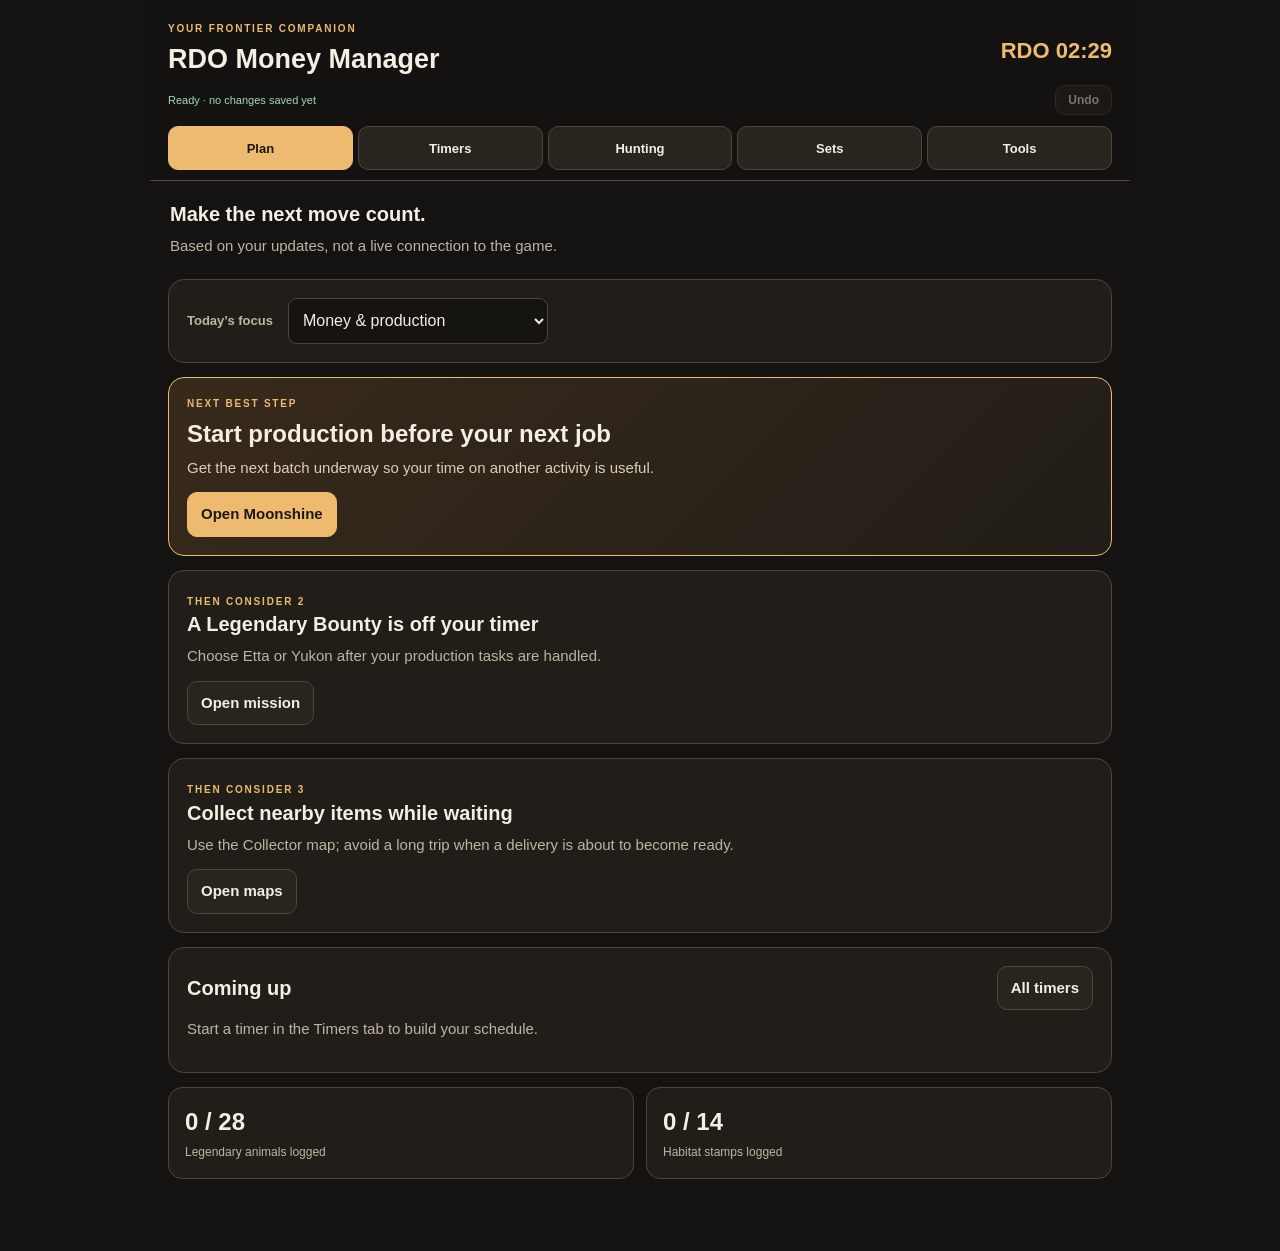
==== commit 4d5302f0: "Improve RDO companion: safer saves, focused plans, timer corrections, and collection filters" ====
--- a/index.html
+++ b/index.html
@@ -1 +1,81 @@
-<!doctype html><html lang="en"><head><meta charset="utf-8"><meta name="viewport" content="width=device-width,initial-scale=1,viewport-fit=cover"><meta name="theme-color" content="#17120e"><meta name="apple-mobile-web-app-capable" content="yes"><title>RDO Money Manager</title><style>:root{--card:#211a14;--line:#49382a;--text:#f6eee4;--muted:#b7a998;--accent:#e5a04b;--good:#74cb96;--warn:#f0c764;--hot:#ef7d6d}*{box-sizing:border-box}body{margin:0;background:linear-gradient(#100d0b,#17120e 35%);color:var(--text);font-family:-apple-system,BlinkMacSystemFont,"Segoe UI",Roboto,Arial,sans-serif}.wrap{max-width:760px;margin:auto;padding:12px 12px 40px}.hero{position:sticky;top:6px;z-index:5;background:rgba(30,24,18,.96);backdrop-filter:blur(12px);border:1px solid var(--line);border-radius:20px;padding:15px}.hero h1{margin:0;font-size:22px}.sub,.mini{font-size:11px;color:var(--muted);line-height:1.4}.nexts{display:grid;gap:7px;margin-top:12px}.next{background:#302417;border:1px solid #6f4c28;border-radius:13px;padding:10px}.next:nth-child(n+2){background:#1d1712;border-color:var(--line)}.rank{font-size:10px;font-weight:900;color:var(--accent)}.action{font-size:16px;font-weight:900}.why{font-size:11px;color:var(--muted)}.grid{display:grid;grid-template-columns:1fr;gap:10px;margin-top:10px}.card{background:var(--card);border:1px solid var(--line);border-radius:17px;padding:14px}.wide{grid-column:1/-1}.title{display:flex;justify-content:space-between;align-items:center;gap:8px;font-size:16px;font-weight:900}.badge{font-size:10px;border:1px solid var(--line);border-radius:999px;padding:5px 8px;color:var(--muted)}.ready{color:var(--good);background:#14251b}.cool{color:var(--warn);background:#28200e}.hot{color:#fff;background:#762d24;border-color:#a84c40}.timer{font-size:31px;font-weight:900;font-variant-numeric:tabular-nums;margin:9px 0 3px}.buttons{display:grid;grid-template-columns:1fr 1fr;gap:7px;margin-top:10px}.one{grid-template-columns:1fr}button,input,select{font:inherit}button{min-height:45px;border-radius:12px;border:0;background:var(--accent);color:#17120e;font-weight:900;padding:10px}button.secondary{background:#342a21;color:var(--text);border:1px solid var(--line)}button.good{background:var(--good)}.field{margin-top:9px}.field label{display:block;font-size:11px;color:var(--muted);font-weight:800;margin-bottom:5px}input,select{width:100%;border:1px solid var(--line);border-radius:11px;background:#16120f;color:var(--text);padding:10px}.split{display:grid;grid-template-columns:1fr 1fr;gap:7px}.progress{height:8px;border-radius:99px;overflow:hidden;background:#15110e;border:1px solid #34291f;margin-top:8px}.bar{height:100%;background:linear-gradient(90deg,#b6722e,#e5a04b);width:0}.tog{display:flex;justify-content:space-between;align-items:center;gap:10px;border:1px solid var(--line);background:#18130f;border-radius:11px;padding:9px;margin-top:9px}.tog input{width:auto;transform:scale(1.2)}.ettaGrid{display:grid;grid-template-columns:repeat(3,1fr);gap:7px;margin-top:10px}.ettaBox{background:#18130f;border:1px solid var(--line);border-radius:12px;padding:9px}.ettaBox b{display:block;font-size:19px;font-variant-numeric:tabular-nums}.ettaBox span{font-size:9px;color:var(--muted)}.cue{margin-top:10px;padding:12px;border-radius:13px;border:1px solid var(--line);background:#18130f}.cue strong{font-size:17px}.cue.hot{background:#4a211c;border-color:#8f463b}.toast{position:fixed;left:50%;bottom:22px;transform:translateX(-50%);background:#f8f0e5;color:#17120e;border-radius:999px;padding:9px 13px;font-weight:900;opacity:0;transition:.2s;z-index:20}.toast.show{opacity:1}@media(max-width:430px){.ettaGrid{grid-template-columns:1fr}.split{grid-template-columns:1fr}}</style></head><body><div class="wrap"><div class="hero"><h1>🤠 RDO Money Manager</h1><div class="sub">Tap what happened. The tracker ranks your next 3 money moves.</div><div class="nexts"><div class="next"><div class="rank">#1 DO THIS NEXT</div><div class="action" id="a1">Loading…</div><div class="why" id="w1"></div></div><div class="next"><div class="rank">#2 AFTER THAT</div><div class="action" id="a2">—</div><div class="why" id="w2"></div></div><div class="next"><div class="rank">#3 BACKUP</div><div class="action" id="a3">—</div><div class="why" id="w3"></div></div></div></div><div class="grid"><div class="card"><div class="title"><span>⭐ Legendary Bounty Cooldown</span><span class="badge ready" id="bountyBadge">READY</span></div><div class="timer" id="bountyTimer">00:00</div><div class="mini">Yukon Nik and Etta Doyle share this cooldown.</div><div class="buttons"><button onclick="finishYukon()">Finished Yukon</button><button onclick="finishEtta()">Finished Etta</button></div></div><div class="card"><div class="title"><span>✉️ Telegram</span><span class="badge ready" id="telegramBadge">READY</span></div><div class="timer" id="telegramTimer">00:00</div><div class="tog"><span><b>3× bonus active</b></span><input id="telegramBonus" type="checkbox" checked onchange="saveUI()"></div><div class="buttons one"><button onclick="finishTelegram()">Finished Telegram</button></div></div><div class="card wide"><div class="title"><span>🎯 Etta Doyle Run Timer</span><span class="badge" id="ettaBadge">NOT RUNNING</span></div><div class="mini">Tap Start Etta as soon as you gain control after the opening cutscene. The exact capture moment can vary, so the dialogue is the final cue.</div><div class="timer" id="ettaElapsed">00:00</div><div class="ettaGrid"><div class="ettaBox"><b id="ettaCapture">04:00</b><span>CAPTURE-CUE WINDOW</span></div><div class="ettaBox"><b id="etta12">12:00</b><span>12-MIN EFFICIENT TURN-IN</span></div><div class="ettaBox"><b id="etta30">30:00</b><span>30-MIN MAX-TIME TARGET</span></div></div><div class="cue" id="ettaCue"><strong>Start after the cutscene</strong><div class="mini">Then stay hidden until the capture cue changes.</div></div><div class="buttons"><button onclick="startEtta()">Start Etta After Cutscene</button><button class="secondary" onclick="markEttaCaptured()">Etta Hogtied</button></div><div class="buttons one"><button class="good" onclick="finishEtta()">Turned In Etta</button></div></div><div class="card wide"><div class="title"><span>🌙 Moonshine</span><span class="badge" id="moonBadge">IDLE</span></div><div class="split"><div class="field"><label>Recipe</label><select id="recipe" onchange="saveUI()"><option>Berry Cobbler</option><option>Other</option></select></div><div class="field"><label>Build minutes</label><input id="moonMins" type="number" value="48" min="1" onchange="saveUI()"></div></div><div class="timer" id="moonTimer">--:--</div><div class="progress"><div class="bar" id="moonBar"></div></div><div class="buttons"><button onclick="startMoon()">Start Batch</button><button class="good" onclick="sellMoon()">Sold Batch</button></div><div class="tog"><span><b>Preferred buyer available</b></span><input id="buyerAvailable" type="checkbox" checked onchange="saveUI()"></div><div class="split"><div class="field"><label>Buyer reset in minutes</label><input id="buyerMins" type="number" min="0" placeholder="e.g. 42"></div><div class="field"><label>&nbsp;</label><button class="secondary" onclick="startBuyer()">Start Buyer Timer</button></div></div><div class="mini">Buyer reset: <b id="buyerTimer">--:--</b></div></div><div class="card wide"><div class="title"><span>📦 Trader</span><span class="badge ready" id="traderBadge">WORKING</span></div><div class="field"><label>Goods: <span id="goodsLabel">0</span>/100</label><input id="goods" type="range" min="0" max="100" value="0" oninput="setGoods(this.value)"></div><div class="progress"><div class="bar" id="goodsBar"></div></div><div class="split"><div class="field"><label>Materials</label><select id="materials" onchange="saveUI()"><option value="good">Good</option><option value="low">Low</option></select></div><div class="field"><label>Supplies</label><select id="supplies" onchange="saveUI()"><option value="good">Supplied</option><option value="need">Need resupply</option></select></div></div><div class="buttons"><button onclick="resupplied()">Cripps Resupplied</button><button class="secondary" onclick="changeGoods(5)">+5 Goods</button></div><div class="buttons"><button class="good" onclick="soldTrader()">Sold Full Wagon</button><button class="secondary" onclick="changeGoods(-5)">−5 Goods</button></div></div><div class="card"><div class="title"><span>🐾 Naturalist</span><span class="badge" id="natBadge">OFF</span></div><div class="tog"><span><b>Rank 5+</b></span><input id="naturalist" type="checkbox" onchange="saveUI()"></div><div class="timer" id="natTimer">--:--</div><div class="buttons one"><button onclick="harrietRotated()">Harriet Missions Rotated</button></div></div><div class="card"><div class="title"><span>🫐 Berry Cobbler</span><span class="badge ready">RESTOCK</span></div><div class="mini"><b>Canned Peaches:</b> Catalogue / General Store<br><b>Peach:</b> Catalogue / General Store<br><b>Raspberry:</b> Heartlands — Valentine/Citadel Rock toward Emerald Ranch.</div></div></div></div><div class="toast" id="toast"></div><script>const K='rdo_manager_v3',B={bountyEnd:0,telegramEnd:0,ettaStart:0,ettaActive:false,ettaCaptured:false,ettaWarned:false,moonStart:0,moonEnd:0,moonDuration:0,moonActive:false,buyerEnd:0,goods:0,materials:'good',supplies:'good',naturalist:false,harrietEnd:0,telegramBonus:true,buyerAvailable:true,recipe:'Berry Cobbler',moonMins:48};let S=(()=>{try{let v=JSON.parse(localStorage.getItem(K)||'{}');if(!Object.keys(v).length)v=JSON.parse(localStorage.getItem('rdo_manager_v2')||localStorage.getItem('rdo_manager_v1')||'{}');return{...B,...v}}catch(e){return{...B}}})();const $=i=>document.getElementById(i),now=()=>Date.now(),left=t=>Math.max(0,(t||0)-now());function save(){localStorage.setItem(K,JSON.stringify(S))}function fmt(ms){if(ms<=0)return'00:00';let s=Math.ceil(ms/1000),m=Math.floor(s/60),ss=s%60;return m>=60?Math.floor(m/60)+':'+String(m%60).padStart(2,'0')+':'+String(ss).padStart(2,'0'):String(m).padStart(2,'0')+':'+String(ss).padStart(2,'0')}function fmtUp(ms){let s=Math.floor(Math.max(0,ms)/1000),m=Math.floor(s/60),ss=s%60;return String(m).padStart(2,'0')+':'+String(ss).padStart(2,'0')}function toast(t){let x=$('toast');x.textContent=t;x.classList.add('show');setTimeout(()=>x.classList.remove('show'),1600)}function beep(){try{let a=new(window.AudioContext||window.webkitAudioContext)(),o=a.createOscillator(),g=a.createGain();o.connect(g);g.connect(a.destination);o.frequency.value=880;g.gain.value=.08;o.start();setTimeout(()=>{o.stop();a.close()},220)}catch(e){}}function badge(id,r,a='READY',b='COOLDOWN'){let x=$(id);x.textContent=r?a:b;x.className='badge '+(r?'ready':'cool')}function pull(){S.telegramBonus=$('telegramBonus').checked;S.buyerAvailable=$('buyerAvailable').checked;S.materials=$('materials').value;S.supplies=$('supplies').value;S.naturalist=$('naturalist').checked;S.recipe=$('recipe').value;S.moonMins=Math.max(1,+$('moonMins').value||48)}function saveUI(){pull();save();render()}function startLegendaryCooldown(){S.bountyEnd=now()+48*60000}function finishYukon(){startLegendaryCooldown();save();render();toast('48-minute Legendary cooldown started')}function startEtta(){S.ettaStart=now();S.ettaActive=true;S.ettaCaptured=false;S.ettaWarned=false;save();render();toast('Etta timer started — stay hidden')}function markEttaCaptured(){if(!S.ettaActive)return toast('Start Etta timer first');S.ettaCaptured=true;save();render();toast('Etta marked hogtied — payout timer keeps running')}function finishEtta(){S.ettaActive=false;S.ettaCaptured=false;S.ettaStart=0;startLegendaryCooldown();save();render();toast('Etta turned in — 48-minute cooldown started')}function finishTelegram(){S.telegramEnd=now()+24*60000;save();render();toast('Telegram cooldown started')}function startMoon(){pull();S.moonStart=now();S.moonDuration=S.moonMins*60000;S.moonEnd=S.moonStart+S.moonDuration;S.moonActive=true;save();render();toast('Moonshine started')}function sellMoon(){S.moonActive=false;S.moonStart=S.moonEnd=S.moonDuration=0;save();render();toast('Moonshine sold')}function startBuyer(){let m=Math.max(0,+$('buyerMins').value||0);if(!m)return toast('Enter minutes first');S.buyerEnd=now()+m*60000;save();render();toast('Buyer timer started')}function setGoods(v){S.goods=Math.max(0,Math.min(100,+v||0));save();render()}function changeGoods(v){setGoods(S.goods+v)}function resupplied(){S.supplies='good';$('supplies').value='good';save();render();toast('Cripps supplied')}function soldTrader(){S.goods=0;save();render();toast('Trader reset')}function harrietRotated(){if(!S.naturalist)return toast('Turn Rank 5+ on first');S.harrietEnd=now()+48*60000;save();render();toast('Harriet timer started')}function actions(){let a=[],p=(s,x,w)=>a.push({s,x,w}),br=left(S.bountyEnd)<=0,tr=left(S.telegramEnd)<=0,mr=S.moonActive&&left(S.moonEnd)<=0,hr=S.naturalist&&left(S.harrietEnd)<=0,e=S.ettaActive?now()-S.ettaStart:0;if(S.goods>=100)p(100,'Sell Trader wagon','100 goods ready.');if(S.ettaActive&&!S.ettaCaptured&&e>=4*60000)p(99,'Listen for Etta escape line → hogtie','The capture window is open. Use her dialogue as the final cue.');if(S.ettaActive&&!S.ettaCaptured&&e>=230000&&e<240000)p(98,'GET READY for Etta','You are about 10 seconds from the usual capture window.');if(S.ettaActive&&!S.ettaCaptured&&e<230000)p(97,'Stay hidden for Etta','Wait until about 4:00 and listen for her escape line.');if(S.ettaActive&&S.ettaCaptured&&e>=12*60000)p(96,'Turn in Etta now','You hit the 12-minute efficiency target; 30 minutes is the max-time target.');if(mr&&S.buyerAvailable)p(95,'Sell '+S.recipe,'Batch ready + preferred buyer available.');if(mr&&!S.buyerAvailable)p(94,'Re-check Moonshine buyers','Batch ready but preferred buyer unavailable.');if(S.supplies==='need')p(93,'Resupply Cripps','Trader production stopped.');if(S.ettaActive&&S.ettaCaptured&&e<12*60000)p(92,'Wait on Etta payout timer','She is captured; wait toward 12:00 before turning in.');if(S.materials==='low'&&S.naturalist&&hr)p(90,'Harriet Legendary Animal → Cripps','Fast material refill.');if(S.telegramBonus&&tr&&!S.ettaActive)p(88,'Run the bonus Telegram','Telegram ready.');if(br&&!S.ettaActive)p(86,'Run Etta Doyle','Legendary Bounty is ready.');if(S.materials==='low')p(82,'Fill Trader materials','Cripps is low.');if(!S.moonActive)p(78,'Start '+S.recipe,'Keep Marcel producing.');p(40,'Collector / regular bounty filler','Use the gap while timers run.');a.sort((x,y)=>y.s-x.s);let o=[],z=new Set;for(const q of a){if(!z.has(q.x)){o.push(q);z.add(q.x)}if(o.length===3)break}return o}function sync(){$('telegramBonus').checked=S.telegramBonus;$('buyerAvailable').checked=S.buyerAvailable;$('materials').value=S.materials;$('supplies').value=S.supplies;$('naturalist').checked=S.naturalist;$('recipe').value=S.recipe;$('moonMins').value=S.moonMins;$('goods').value=S.goods}function render(){pull();let bl=left(S.bountyEnd),tl=left(S.telegramEnd);$('bountyTimer').textContent=fmt(bl);$('telegramTimer').textContent=fmt(tl);badge('bountyBadge',bl<=0);badge('telegramBadge',tl<=0);if(S.ettaActive){let e=now()-S.ettaStart,r4=Math.max(0,4*60000-e),r12=Math.max(0,12*60000-e),r30=Math.max(0,30*60000-e);$('ettaElapsed').textContent=fmtUp(e);$('ettaCapture').textContent=r4?fmt(r4):'WINDOW';$('etta12').textContent=r12?fmt(r12):'READY';$('etta30').textContent=r30?fmt(r30):'MAX';let cue=$('ettaCue');if(S.ettaCaptured){cue.className='cue';cue.innerHTML='<strong>Etta hogtied ✓</strong><div class="mini">Keep the mission timer running toward your turn-in target.</div>';$('ettaBadge').textContent=e>=30*60000?'30M MAX':e>=12*60000?'12M READY':'CAPTURED';$('ettaBadge').className='badge ready'}else if(e>=4*60000){cue.className='cue hot';cue.innerHTML='<strong>HOGTIE CUE WINDOW</strong><div class="mini">Listen for Etta to realize it is a setup and tell the gang to leave. That dialogue is your final cue.</div>';$('ettaBadge').textContent='CAPTURE NOW';$('ettaBadge').className='badge hot';if(!S.ettaWarned){S.ettaWarned=true;beep();setTimeout(beep,320);toast('ETTA CAPTURE WINDOW — listen for escape line')}}else if(e>=230000){cue.className='cue';cue.innerHTML='<strong>GET READY</strong><div class="mini">About 10 seconds until the usual capture window. Watch/listen for Etta.</div>';$('ettaBadge').textContent='GET READY';$('ettaBadge').className='badge cool'}else{cue.className='cue';cue.innerHTML='<strong>Stay hidden</strong><div class="mini">Wait. The tracker will switch to the capture cue around 4:00.</div>';$('ettaBadge').textContent='WAITING';$('ettaBadge').className='badge cool'}}else{$('ettaElapsed').textContent='00:00';$('ettaCapture').textContent='04:00';$('etta12').textContent='12:00';$('etta30').textContent='30:00';$('ettaBadge').textContent='NOT RUNNING';$('ettaBadge').className='badge';$('ettaCue').className='cue';$('ettaCue').innerHTML='<strong>Start after the cutscene</strong><div class="mini">Then stay hidden until the capture cue changes.</div>'}$('goodsLabel').textContent=S.goods;$('goodsBar').style.width=S.goods+'%';if(S.goods>=100)badge('traderBadge',true,'FULL — SELL','');else if(S.supplies==='need')badge('traderBadge',false,'','RESUPPLY');else if(S.materials==='low')badge('traderBadge',false,'','LOW MATERIALS');else badge('traderBadge',true,'WORKING','');if(S.moonActive){let ml=left(S.moonEnd);$('moonTimer').textContent=fmt(ml);$('moonBar').style.width=(ml<=0?100:Math.min(100,(now()-S.moonStart)/S.moonDuration*100))+'%';$('moonBadge').textContent=ml<=0?'READY — SELL':'COOKING';$('moonBadge').className='badge '+(ml<=0?'ready':'cool')}else{$('moonTimer').textContent='--:--';$('moonBar').style.width='0%';$('moonBadge').textContent='IDLE';$('moonBadge').className='badge'}$('buyerTimer').textContent=S.buyerEnd?fmt(left(S.buyerEnd)):'--:--';if(S.naturalist){let nl=left(S.harrietEnd);$('natTimer').textContent=fmt(nl);badge('natBadge',nl<=0,'READY','ROTATING')}else{$('natTimer').textContent='--:--';$('natBadge').textContent='OFF';$('natBadge').className='badge'}let a=actions();for(let i=0;i<3;i++){$('a'+(i+1)).textContent=a[i]?.x||'—';$('w'+(i+1)).textContent=a[i]?.w||''}save()}sync();render();setInterval(render,1000);</script></body></html>+<!doctype html>
+<html lang="en">
+<head>
+<meta charset="utf-8"><meta name="viewport" content="width=device-width,initial-scale=1,viewport-fit=cover">
+<meta name="theme-color" content="#1c1814"><meta name="apple-mobile-web-app-capable" content="yes">
+<meta name="description" content="A private, on-device Red Dead Online timer and collection companion.">
+<title>RDO Money Manager · Companion</title>
+<link rel="stylesheet" href="./companion.css?v=20260922a">
+<script type="module" src="./companion.mjs?v=20260922a"></script>
+</head>
+<body>
+<a class="skip" href="#main">Skip to tracker</a>
+<header><div class="brand"><div><span class="eyebrow">YOUR FRONTIER COMPANION</span><h1>RDO Money Manager</h1></div><span id="gameClock" class="clock">--:--</span></div>
+<div class="savebar"><span id="saveStatus" role="status">Loading saved progress…</span><button id="undo" data-action="undo" disabled>Undo</button></div>
+<nav aria-label="Tracker sections"><button data-view="plan" aria-pressed="true">Plan</button><button data-view="timers" aria-pressed="false">Timers</button><button data-view="hunt" aria-pressed="false">Hunting</button><button data-view="sets" aria-pressed="false">Sets</button><button data-view="tools" aria-pressed="false">Tools</button></nav>
+</header>
+<main id="main">
+<div id="loading" class="card"><h2>Restoring your progress</h2><p>Your existing timers and collections are read before new defaults can be saved.</p><noscript>This tracker needs JavaScript enabled in your browser.</noscript></div>
+<div id="app" hidden>
+<section data-panel="plan">
+<div class="sectionheading"><h2>Make the next move count.</h2><p>Based on your updates, not a live connection to the game.</p></div>
+<div class="card controls"><label for="goal">Today’s focus</label><select id="goal" data-setting="goal"><option value="cash">Money & production</option><option value="collection">Finish my collections</option></select></div>
+<div id="recommendations"></div>
+<div class="card"><div class="heading"><h2>Coming up</h2><button data-view="timers">All timers</button></div><div id="upcoming"></div></div>
+<div class="stats"><div><strong id="planLegends">0 / 28</strong><span>Legendary animals logged</span></div><div><strong id="planSet">0 / 14</strong><span>Habitat stamps logged</span></div></div>
+</section>
+<section data-panel="timers" hidden>
+<div class="sectionheading"><h2>Tap what happened.</h2><p>Closing your phone does not reset these time calculations. In-game production can still stop; pause or correct its estimate when needed.</p></div>
+<article class="card" id="etta"><div class="heading"><h2>Etta Doyle</h2><span class="pill" id="ettaBadge">Not running</span></div>
+<p>Start when you regain control after the cutscene. The capture cue is an approximate reminder; wait for her leaving dialogue.</p>
+<strong id="ettaElapsed" class="timer">00:00</strong><div id="ettaCue" class="notice">Ready for a new run.</div>
+<label for="ettaTarget">Your turn-in checkpoint</label><select id="ettaTarget" data-setting="ettaTarget"><option value="12">12 minutes</option><option value="30">30 minutes</option></select>
+<div class="actions"><button class="primary" data-action="ettaStart">Start after cutscene</button><button data-action="ettaCaptured">Etta hogtied</button><button data-action="ettaFinish">Turned her in</button><button data-action="ettaCancel">Cancel / failed run</button></div>
+<small>Checkpoints are choices, not a guarantee of the best payout per hour. No background alarm is promised.</small></article>
+<article class="card" id="bounty"><div class="heading"><h2>Legendary Bounty cooldown</h2><span class="pill">Shared timer</span></div><strong class="timer" id="bountyTimer">Ready</strong><p>Etta and Yukon use this planning timer. Correct it to match the in-game board.</p><div class="actions"><button data-action="yukonFinish">Finished Yukon</button><button data-action="editTimer" data-timer="bounty">Correct remaining time</button></div></article>
+<article class="card" id="moon"><div class="heading"><h2>Moonshine</h2><span class="pill" id="moonBadge">Idle</span></div>
+<label for="recipe">Flavor you are tracking</label><input id="recipe" maxlength="60" value="Berry Cobbler" data-field="recipe">
+<div class="two"><div><label for="moonMinutes">Production minutes shown in-game</label><input id="moonMinutes" type="number" min="1" max="360" inputmode="decimal" data-setting="moonMinutes"></div><div><label>Estimated time left</label><strong id="moonTimer" class="timer compact">Not started</strong></div></div>
+<div class="actions"><button class="primary" data-action="moonStart">Start batch</button><button data-action="moonPause" id="moonPause">Pause production</button><button data-action="moonReady">Ready in-game</button><button data-action="moonSold">Sold batch</button><button data-action="editTimer" data-timer="moon">Correct time left</button></div>
+<div class="divider"></div><div class="heading"><h3>Buyer cycle</h3><strong id="buyerTimer">Not synced</strong></div><p id="buyerCycleNote">Enter the current in-game reset countdown once. Names still need checking each cycle.</p>
+<div class="actions"><button data-action="editTimer" data-timer="buyer">Sync reset countdown</button></div>
+<label for="buyerStatus">What did Marcel show for this flavor?</label><select id="buyerStatus" data-field="buyerStatus"><option value="unknown">Not checked this cycle</option><option value="preferred">A preferred buyer is available</option><option value="bert">Checked — only Bert / no preferred buyer</option></select>
+<label for="buyerName">Confirmed buyer name (optional)</label><input id="buyerName" maxlength="60" placeholder="Name from your game" data-field="buyerName">
+<div class="notice" id="buyerDecision"></div>
+<details><summary>Compare selling now with waiting</summary><p>This replaces the old fixed 18-minute rule. Use actual RDO$ offers. The result is an optimistic estimate, not a guaranteed optimal strategy.</p>
+<div class="two"><div><label for="offerNow">Best offer available now (RDO$)</label><input id="offerNow" data-quote="offerNow" type="number" min="0" max="100000" step="0.01" inputmode="decimal"></div><div><label for="offerBetter">Expected preferred offer (RDO$)</label><input id="offerBetter" data-quote="offerBetter" type="number" min="0" max="100000" step="0.01" inputmode="decimal"></div><div><label for="nextCost">Next batch’s total costs (RDO$)</label><input id="nextCost" data-quote="nextCost" type="number" min="0" max="100000" step="0.01" inputmode="decimal"></div><div><label for="deliveryMinutes">Delivery + restart minutes (estimate)</label><input id="deliveryMinutes" data-quote="deliveryMinutes" type="number" min="1" max="120" inputmode="decimal"></div></div>
+<small>Wait limit = extra sale revenue ÷ estimated net revenue per minute of the next batch. Assumes the preferred buyer appears at the next reset; excludes other jobs and travel to the shack. Do not count sunk costs from the current batch again.</small></details>
+<details><summary>Berry Cobbler ingredients</summary><p>Canned Peaches + Peach + Raspberry. Buy the peach items in the game; use the plant map to find raspberry bushes in the Heartlands.</p><a class="button" href="https://jeanropke.github.io/RDOMap/" target="_blank" rel="noopener noreferrer">Open plant / animal map ↗</a></details></article>
+<article class="card" id="trader"><div class="heading"><h2>Trader</h2><span class="pill">Your last observation</span></div>
+<label for="goods">Goods you see in Cripps’ menu</label><div class="stepper"><button data-action="goodsMinus" aria-label="Subtract five goods">−5</button><input id="goods" type="number" min="0" max="100" data-field="goods" inputmode="numeric"><button data-action="goodsPlus" aria-label="Add five goods">+5</button></div>
+<div class="two"><div><label for="materials">Materials</label><select id="materials" data-field="materials"><option value="unknown">Not checked</option><option value="good">Good</option><option value="low">Low</option></select></div><div><label for="supplies">Supplies</label><select id="supplies" data-field="supplies"><option value="unknown">Not checked</option><option value="good">Supplied</option><option value="need">Need resupply</option></select></div></div>
+<div class="actions"><button data-action="traderResupply">Resupplied · set 50m check</button><button data-action="traderSold">Delivered wagon</button></div><p id="traderReminder">Goods do not increase automatically: missions and missing materials can stop production.</p></article>
+<div class="two"><article class="card" id="telegram"><h2>Telegram</h2><strong class="timer compact" id="telegramTimer">Ready</strong><div class="actions"><button data-action="telegramFinish">Finished Telegram</button><button data-action="editTimer" data-timer="telegram">Correct timer</button></div></article><article class="card" id="harriet"><h2>Harriet list reminder</h2><strong class="timer compact" id="harrietTimer">Not set</strong><div class="actions"><button data-action="harrietStart">List just rotated</button><button data-action="editTimer" data-timer="harriet">Set remaining</button></div><small>A reminder to check the list, not a live mission list.</small></article></div>
+</section>
+<section data-panel="hunt" hidden>
+<div class="sectionheading"><h2>Hunt eligible animals first.</h2><p>28 free-roam variants. Preferred times are helpful, not hard spawn gates. Cooldowns here are manually logged community estimates, not server readings.</p></div>
+<div class="card"><div class="heading"><h3>Game-time calibration</h3><span id="clockState" class="pill">Estimated clock</span></div><p>Uses the Jean Ropke clock formula, with your saved correction. Recalibrate after a mission/session if your game clock differs.</p><div class="two"><div><label for="calibration">Time you see in RDO</label><input id="calibration" type="time"></div><div><label for="weather">Weather you see in RDO</label><select id="weather" data-field="weather"><option value="unknown">Not sure</option><option value="clear">Clear</option><option value="rain">Rain</option><option value="foggy">Foggy</option><option value="storm">Storm</option></select></div></div><div class="actions"><button data-action="calibrate">Save clock correction</button><button data-action="clockReset">Use map clock</button></div><small>Weather becomes “unconfirmed” after 15 real minutes until you check it again.</small></div>
+<div class="card"><div class="two"><label class="check"><input type="checkbox" id="missingOnly" data-filter="missingOnly"> Only animals I still need</label><label class="check"><input type="checkbox" id="hideCooldowns" data-filter="hideCooldowns"> Hide species on cooldown</label></div><label for="animalSearch">Find an animal</label><input id="animalSearch" type="search" placeholder="Try Emerald, fox, gator…"><p id="huntCount"></p></div>
+<div id="huntList"></div>
+<details class="card"><summary>What does the 72-hour timer mean?</summary><p>The tracker uses Jean Ropke’s 72-real-hour species timer as a planning estimate. It cannot see who triggered a spawn or your actual server cooldown. Other players and scripted missions can differ. “Got it now” logs a cooldown; “Already have it” only updates the checklist. Clear a mistaken timer below or use Undo.</p><div id="cooldownControls"></div></details>
+<div class="card" id="maps"><h3>Maps & reference</h3><p>“Map pins” opens the selected animal’s Jean Ropke preview. These are possible spawn locations, not live animals in your lobby.</p><div class="actions"><a class="button" href="https://jeanropke.github.io/RDOMap/" target="_blank" rel="noopener noreferrer">Full RDO map ↗</a><a class="button" href="https://jeanropke.github.io/RDR2CollectorsMap/" target="_blank" rel="noopener noreferrer">Collector map ↗</a></div></div>
+</section>
+<section data-panel="sets" hidden>
+<div class="sectionheading"><h2>Mountain & Grassland</h2><p>A sample and a Harriet stamp are different steps. Mark what you actually completed in-game.</p></div>
+<div class="card"><div class="heading"><h3 id="setProgress">0 / 14 stamped</h3><span class="pill" id="sampleProgress">0 sampled</span></div><progress id="setBar" value="0" max="14"></progress><div id="setAdvice" class="notice"></div><label class="check"><input id="setMissing" type="checkbox"> Show missing stamps only</label><div class="actions"><button data-action="setReset">New checklist after trade-in</button></div><small>Clears only this set’s sample/stamp checkboxes after you confirm. Does not sell or trade anything in-game.</small></div>
+<div id="setList"></div><div class="card"><h3>Use the map instead of roaming blindly</h3><p>Heartlands: bison, pronghorns and deer. Little Creek / Cumberland: elk. Grizzlies: bighorns. Save a nighttime pass for timber wolves and badgers. These are suggested search areas, not a guaranteed shortest route.</p><a class="button" href="https://jeanropke.github.io/RDOMap/" target="_blank" rel="noopener noreferrer">Show the animal map ↗</a></div>
+</section>
+<section data-panel="tools" hidden>
+<div class="sectionheading"><h2>Your saves, your settings.</h2><p>No Rockstar login. No server save or paid service. Your progress stays in this browser unless you export it.</p></div>
+<div class="card"><h3>Save health</h3><p id="saveDetail">Checking…</p><div class="actions"><button data-action="backupExport">Export backup</button><button data-action="backupImport">Restore backup</button><button data-action="testStart">Run 60-second save test</button></div><input id="importFile" type="file" accept=".json,application/json" hidden><div id="testStatus" class="notice">A backup file protects progress even if the browser removes website data.</div><p>For the test, start it, lock your phone or switch apps, then return. It should show the elapsed time correctly. Browser tests cannot guarantee how your particular iPhone handles storage.</p><small>Keep using the same browser. Clearing website data or moving between an in-app browser and Safari can mean a different save. Export before changing browsers.</small></div>
+<div class="card"><h3>Timer defaults</h3><p>Editable planning values. Match the numbers your game actually shows.</p><div class="two"><div><label for="bountyMinutes">Legendary Bounty minutes</label><input id="bountyMinutes" type="number" min="1" max="360" data-setting="bountyMinutes"></div><div><label for="telegramMinutes">Telegram minutes</label><input id="telegramMinutes" type="number" min="1" max="360" data-setting="telegramMinutes"></div><div><label for="buyerCycleMinutes">Buyer-cycle minutes</label><input id="buyerCycleMinutes" type="number" min="1" max="360" data-setting="buyerCycleMinutes"></div><div><label for="harrietMinutes">Harriet reminder minutes</label><input id="harrietMinutes" type="number" min="1" max="360" data-setting="harrietMinutes"></div></div><label for="bonusUntil">You verified a Telegram bonus — expiry date</label><input id="bonusUntil" type="date" data-setting="bonusUntil"><small>Blank means no assumed bonus. Expired dates stop affecting priorities automatically. This is not a live bonus feed.</small></div>
+<div class="card"><div class="heading"><h3>Session RDO$</h3><button data-action="ledgerNew">New session</button></div><p id="ledgerSummary">Log actual money received; no guessed posse cuts.</p><div class="two"><div><label for="moneyMine">Your net change</label><input id="moneyMine" type="number" step="0.01" inputmode="decimal" placeholder="Payout minus costs"></div><div><label for="moneyFriend">Friend’s actual net change</label><input id="moneyFriend" type="number" step="0.01" inputmode="decimal" placeholder="Optional"></div></div><label for="moneyNote">Activity (optional)</label><input id="moneyNote" maxlength="80" placeholder="Trader delivery"><div class="actions"><button data-action="ledgerAdd">Log earnings</button></div><small>Hourly rate uses elapsed real time from this session’s first log. Start a new session after a long break; it is not a skill rating.</small></div>
+<details class="card"><summary>Recent changes</summary><div id="history"></div></details>
+<details class="card"><summary>Sources, limits & older version</summary><p>Animal windows and map links use the community-maintained <a href="https://github.com/jeanropke/RDOMap/blob/master/data/animal_legendary.json" target="_blank" rel="noopener noreferrer">Jean Ropke dataset</a>. Its <a href="https://github.com/jeanropke/RDOMap/blob/master/assets/js/legendary.js" target="_blank" rel="noopener noreferrer">species timer implementation</a> informs the manual cooldown estimates. Habitat guidance is retained from the previous tracker.</p><p>This app cannot detect your game state, guarantee spawns, predict buyer names, or send a reliable alarm while your phone is locked. It never requests account credentials. Imported backups are validated before use.</p><p>The original tracker files are preserved. <a href="./classic.html">Open the older tracker</a> (its saves are separate after the new app’s first import).</p><small>Build <span id="buildVersion">20260922a</span> · RDO Companion</small></details>
+</section>
+</div>
+</main>
+<dialog id="timerDialog"><form id="timerForm"><h2 id="timerTitle">Correct timer</h2><p>Enter minutes, MM:SS, or H:MM:SS. This changes the tracker only.</p><label for="timerInput">Remaining time</label><input id="timerInput" required placeholder="12:30" inputmode="decimal" autocomplete="off"><div class="actions"><button class="primary" type="submit">Save remaining time</button><button type="button" data-action="closeDialog">Cancel</button></div><p id="timerError" class="error" role="alert"></p></form></dialog>
+<dialog id="mapDialog"><div class="heading"><h2 id="mapTitle">Animal map</h2><button data-action="closeMap">Close</button></div><p>Community spawn pins, not live animals. The map is loaded only when opened.</p><div id="mapFrame"></div><a id="mapExternal" class="button" target="_blank" rel="noopener noreferrer">Open this map in a separate tab ↗</a></dialog>
+<div id="toast" role="status" aria-live="polite"></div>
+</body></html>
--- a/companion.css
+++ b/companion.css
@@ -0,0 +1,3 @@
+:root{color-scheme:dark;--bg:#141311;--panel:#211d18;--panel2:#29241e;--ink:#f4eee3;--muted:#c0b4a1;--border:#504538;--accent:#edba70;--green:#a5d7b5;--warn:#f0ca83;--bad:#ffb1a3;--radius:16px}*{box-sizing:border-box}body{margin:0;background:var(--bg);color:var(--ink);font:15px/1.5 -apple-system,BlinkMacSystemFont,'Segoe UI',sans-serif}header,main{max-width:980px;margin:auto}header{position:sticky;top:0;z-index:5;background:#141311f5;padding:16px 18px 0;border-bottom:1px solid var(--border)}.brand,.heading,.savebar{display:flex;align-items:center;justify-content:space-between;gap:12px}.eyebrow{font-size:10px;letter-spacing:1.8px;color:var(--accent);font-weight:800}h1{font-size:clamp(19px,4.2vw,27px);line-height:1.25;margin:4px 0 8px}h2{font-size:20px;line-height:1.3;margin:0 0 6px}h3{font-size:17px;margin:0 0 8px}p{margin:8px 0 13px;color:var(--muted)}small{font-size:12px;color:var(--muted);display:block;margin-top:8px}.clock{font-size:22px;font-weight:750;font-variant-numeric:tabular-nums;white-space:nowrap;color:var(--accent)}.savebar{font-size:11px;min-height:32px;color:var(--green)}.savebar button{font-size:12px;min-height:30px;padding:3px 12px}.savebar .error,.error{color:var(--bad)}nav{display:grid;grid-template-columns:repeat(5,1fr);gap:5px;margin-top:10px;padding-bottom:10px}button,a.button{border:1px solid var(--border);border-radius:10px;background:var(--panel2);color:var(--ink);min-height:44px;padding:10px 13px;font:inherit;font-weight:650;cursor:pointer;display:inline-flex;align-items:center;justify-content:center;text-align:center;text-decoration:none;touch-action:manipulation}button.primary,nav button[aria-pressed=true]{background:var(--accent);border-color:var(--accent);color:#1d1912}nav button{font-size:13px;padding:8px 4px}button:disabled{opacity:.45;cursor:default}button:hover:not(:disabled),a.button:hover{filter:brightness(1.12)}button:focus-visible,a:focus-visible,input:focus-visible,select:focus-visible,summary:focus-visible{outline:3px solid var(--accent);outline-offset:3px}a{color:#d2c5a9}main{padding:20px 18px 72px;padding-bottom:calc(72px + env(safe-area-inset-bottom))}.sectionheading{padding:0 2px 8px}.card{background:var(--panel);border:1px solid var(--border);border-radius:var(--radius);padding:18px;margin-bottom:14px}.card.featured{border:1px solid var(--accent);background:linear-gradient(135deg,#382a1b,#211d18)}.card.featured h2{font-size:24px}.card.featured .eyebrow{display:block;margin-bottom:7px}.card.featured p{color:#dbcfba}.card .heading h2,.card .heading h3{margin:0}.pill{border-radius:30px;border:1px solid var(--border);padding:4px 9px;font-size:11px;white-space:nowrap;color:var(--muted)}.timer{display:block;font-size:39px;font-weight:760;line-height:1.2;margin:14px 0;font-variant-numeric:tabular-nums;letter-spacing:.5px}.timer.compact{font-size:25px}.two,.stats{display:grid;grid-template-columns:1fr 1fr;gap:12px}.two>.card{min-width:0}.stats>div{padding:16px;border:1px solid var(--border);border-radius:14px;background:var(--panel)}.stats strong{display:block;font-size:24px}.stats span{font-size:12px;color:var(--muted)}label{display:block;margin:10px 0 5px;font-size:13px;color:var(--muted);font-weight:650}input,select{width:100%;min-width:0;min-height:46px;padding:10px;border:1px solid var(--border);border-radius:9px;background:#161411;color:var(--ink);line-height:1.3;font-size:16px;font-family:inherit}input[type=checkbox]{width:21px;height:21px;min-height:21px;flex-shrink:0;accent-color:var(--accent)}.check{display:flex;align-items:center;gap:9px;margin:8px 0;min-height:44px}.actions{display:flex;gap:8px;flex-wrap:wrap;margin-top:12px}.actions>*{flex:1 1 140px}.stepper{display:grid;grid-template-columns:auto 1fr auto;gap:8px}.notice{padding:12px 14px;background:#171512;border:1px solid var(--border);border-left:3px solid var(--accent);border-radius:10px;margin:13px 0;color:var(--ink)}.notice.good{border-left-color:var(--green)}.notice.warn{border-left-color:var(--warn)}.notice strong{display:block;font-size:16px}.notice p{font-size:13px;margin-bottom:0}.divider{border-top:1px solid var(--border);margin:20px 0}.eventrow{display:flex;align-items:center;justify-content:space-between;gap:12px;padding:12px 0;border-bottom:1px solid #3a332b}.eventrow:last-child{border:0}.eventrow small{margin:1px 0 0}.eventrow strong{font-variant-numeric:tabular-nums;white-space:nowrap}.controls{display:flex;align-items:center;gap:15px}.controls label{margin:0;flex:0 0 auto}.controls select{max-width:260px}.animal{content-visibility:auto;contain-intrinsic-size:auto 285px}.animal.got{border-color:#42694b}.animal .twopills{display:flex;gap:7px;flex-wrap:wrap;margin:9px 0}.animal .cool{color:var(--warn)}.animal .goodtext{color:var(--green)}.animal h3{font-size:18px}.animal small{font-size:12px}.setrow{padding:15px 18px}.setrow h3{font-size:16px}.setrow p{font-size:13px;margin:4px 0 8px}.setrow.done{border-color:#42694b}progress{width:100%;height:12px;accent-color:var(--accent);margin-top:15px}details{margin-top:15px}summary{cursor:pointer;min-height:38px;font-weight:650;display:list-item;padding:5px 0}details.card summary{min-height:28px}.skip{position:absolute;left:-1000px;top:0}.skip:focus{left:10px;z-index:20;background:var(--accent);color:#111;padding:10px}dialog{width:min(94vw,610px);max-height:90dvh;overflow:auto;border:1px solid var(--border);border-radius:18px;padding:22px;background:var(--panel);color:var(--ink)}dialog::backdrop{background:#000b}#mapDialog{width:min(96vw,920px)}#mapFrame iframe{display:block;border:0;width:100%;height:min(55dvh,540px);background:var(--bg);border-radius:9px;margin:10px 0}#toast{position:fixed;bottom:calc(16px + env(safe-area-inset-bottom));left:50%;transform:translateX(-50%);z-index:15;max-width:90vw;background:var(--ink);color:#161411;border-radius:12px;padding:10px 17px;box-shadow:0 8px 40px #0008;pointer-events:none;opacity:0;transition:opacity .15s}#toast.show{opacity:1}[hidden]{display:none!important}.empty{padding:15px;color:var(--muted)}#history .eventrow{font-size:13px}#history time{font-size:11px;color:var(--muted);white-space:nowrap}@media(min-width:760px){#huntList{display:grid;grid-template-columns:1fr 1fr;gap:14px}#huntList .card{margin:0}#setList{display:grid;grid-template-columns:1fr 1fr;gap:12px}#setList .card{margin:0}}@media(max-width:440px){header{padding:12px 12px 0}main{padding:16px 12px 60px}.card{padding:15px}.two{grid-template-columns:1fr}.two .card{margin-bottom:0}.two{margin-bottom:12px}.heading{align-items:flex-start}.pill{white-space:normal}.clock{font-size:20px}.controls{display:block}.controls select{max-width:none}.controls label{margin-bottom:8px}#saveStatus{max-width:75%;line-height:1.3}}@media(prefers-reduced-motion:reduce){*{scroll-behavior:auto!important;transition:none!important}}
+
+article[id],#maps{scroll-margin-top:180px}
